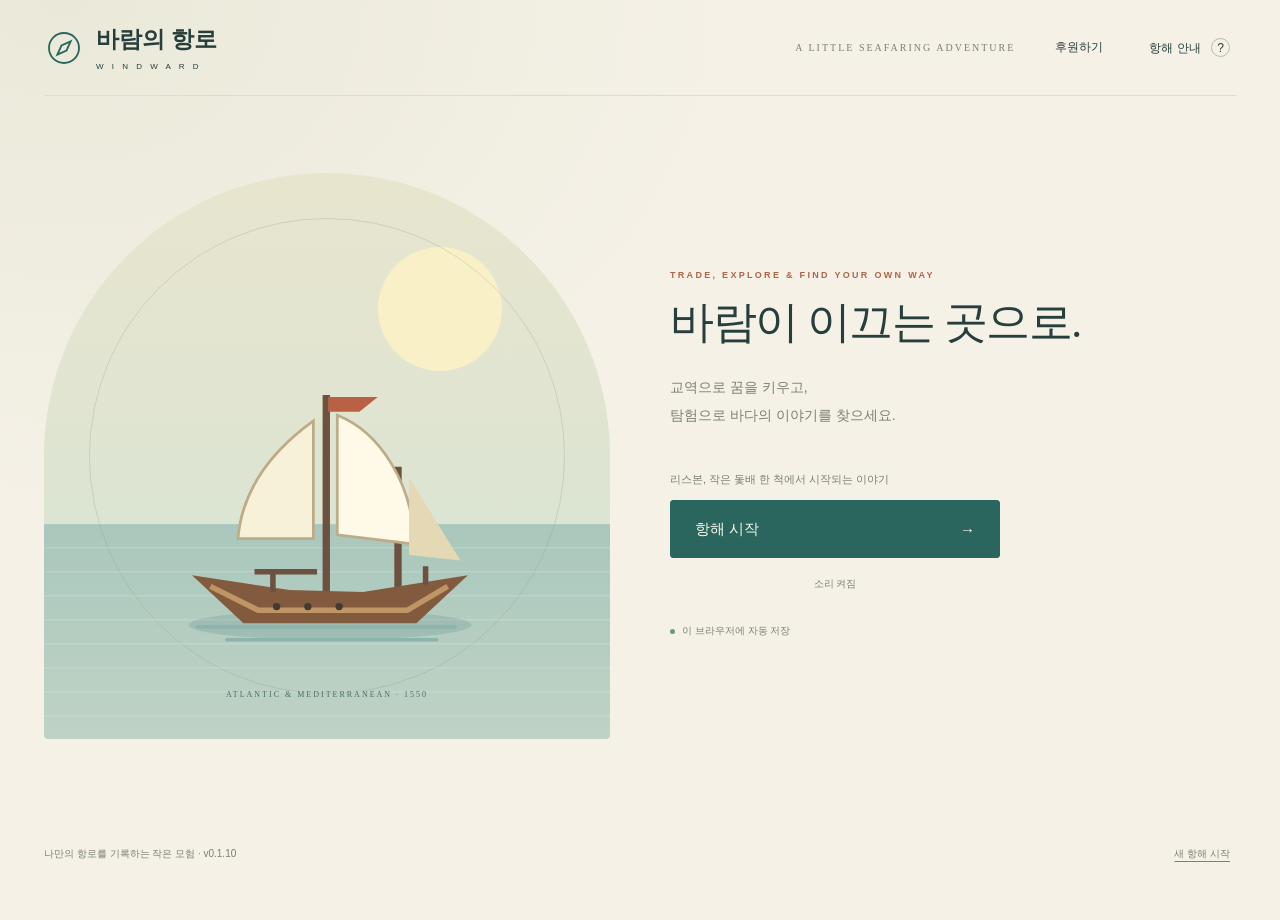
==== index.html @ 5f7f870a "Enrich sailing with painted ship and layered ocean art in 0.1.10" ====
<!doctype html>
<html lang="ko">
<head>
  <meta charset="utf-8">
  <meta name="viewport" content="width=device-width, initial-scale=1, viewport-fit=cover">
  <meta name="theme-color" content="#f3eee3">
  <meta name="application-version" content="0.1.10">
  <meta name="description" content="교역으로 꿈을 키우고 탐험으로 이야기를 발견하는 평화로운 모바일 웹 항해 게임.">
  <title>바람의 항로 · Windward</title>
  <script>if (['port', 'sea'].includes(new URLSearchParams(location.search).get('screen'))) document.documentElement.classList.add('page-boot');</script>
  <link rel="stylesheet" href="style.css?v=0.1.9">
  <script src="geography.js" defer></script>
  <script src="navigation.js?v=11" defer></script>
  <script src="engine.js?v=0.1.9" defer></script>
  <script src="sea-ui.js?v=0.1.3" defer></script>
  <script src="voyage-camera.js?v=32" defer></script>
  <script src="voyage-art.js?v=0.1.10" defer></script>
  <script src="voyage-ui.js?v=0.1.10" defer></script>
  <script src="audio-config.js?v=0.1.5" defer></script>
  <script src="audio.js?v=0.1.5" defer></script>
  <script src="play-session.js?v=33" defer></script>
  <script src="discovery-ui.js?v=0.1.8" defer></script>
  <script src="app.js?v=0.1.9" defer></script>
</head>
<body>
  <div id="page-transition" class="page-transition" role="status" aria-live="polite" hidden><span id="page-transition-message">화면을 새로 불러오고 있습니다…</span><small>저장한 항해 기록을 이어갑니다.</small></div>
  <svg class="svg-defs" aria-hidden="true" xmlns="http://www.w3.org/2000/svg">
    <defs>
      <symbol id="i-compass" viewBox="0 0 24 24"><circle cx="12" cy="12" r="9"/><path d="m16 8-2.5 5.5L8 16l2.5-5.5Z"/></symbol>
      <symbol id="i-coin" viewBox="0 0 24 24"><circle cx="12" cy="12" r="8"/><path d="M15 8h-4a2 2 0 0 0 0 4h2a2 2 0 0 1 0 4H9m3-10v12"/></symbol>
      <symbol id="i-box" viewBox="0 0 24 24"><path d="m3 7 9-4 9 4v10l-9 4-9-4Zm0 0 9 4 9-4M12 11v10M7 5l10 5"/></symbol>
      <symbol id="i-sun" viewBox="0 0 24 24"><circle cx="12" cy="12" r="4"/><path d="M12 2v2m0 16v2M2 12h2m16 0h2M5 5l2 2m10 10 2 2M5 19l2-2M17 7l2-2"/></symbol>
      <symbol id="i-anchor" viewBox="0 0 24 24"><circle cx="12" cy="5" r="2"/><path d="M12 7v14M7 10h10M3 14c0 9 18 9 18 0M3 14v4m18-4v4"/></symbol>
      <symbol id="i-book" viewBox="0 0 24 24"><path d="M4 3h13a2 2 0 0 1 2 2v16H6a3 3 0 0 1 0-6h13M4 3v15M8 7h7m-7 4h5"/></symbol>
      <symbol id="i-arrow" viewBox="0 0 24 24"><path d="M4 12h16m-6-6 6 6-6 6"/></symbol>
      <symbol id="i-ship" viewBox="0 0 24 24"><path d="M12 2v15M10 4 3 14h7m4-10 7 10h-7M2 18h20l-4 4H6Z"/></symbol>
      <symbol id="ship-art" viewBox="0 0 200 160">
        <ellipse cx="100" cy="141" rx="77" ry="8" fill="#164e56" opacity=".12"/>
        <path d="M28 142h140M44 149h114" stroke="#8db3ae" stroke-width="2" stroke-linecap="round"/>
        <path d="M98 16v109M137 55v68" stroke="#6c5140" stroke-width="4"/>
        <path d="M91 30C66 48 52 70 50 94h41Z" fill="#f7f1d9" stroke="#bdac87" stroke-width="1.5"/>
        <path d="M104 27c23 9 41 37 42 70l-42-5Z" fill="#fff9e7" stroke="#bdac87" stroke-width="1.5"/>
        <path d="m143 61 28 45-28-3Z" fill="#e5d8b5"/>
        <path d="M99 17h27l-10 8H99" fill="#b86145"/>
        <path d="m25 114 28 26h94l28-26-57 9-40-1Z" fill="#825a3e"/>
        <path d="m35 120 26 13h81l22-13" fill="none" stroke="#bf9565" stroke-width="3"/>
        <path d="M69 111v12m83-14v10M59 112h34" stroke="#6c5140" stroke-width="3"/>
        <circle cx="71" cy="131" r="2" fill="#3f3c33"/><circle cx="88" cy="131" r="2" fill="#3f3c33"/><circle cx="105" cy="131" r="2" fill="#3f3c33"/>
      </symbol>
    </defs>
  </svg>
  <main>
  <section id="entry-screen" aria-label="입장 화면">
  <header class="masthead">
    <a class="brand" href="./" aria-label="바람의 항로 처음 화면"><svg class="brand-mark"><use href="#i-compass"/></svg><span>바람의 항로<small>W I N D W A R D</small></span></a>
    <div class="header-right"><span class="edition">A LITTLE SEAFARING ADVENTURE</span><button type="button" class="quiet" data-support aria-label="후원하기 (새 탭)">후원하기</button><button class="quiet" id="help-button" aria-label="게임 도움말">항해 안내 <span>?</span></button></div>
  </header>
    <div class="entry-body">
      <div class="entry-art" aria-hidden="true"><div class="entry-sun"></div><div class="entry-orbit"></div><svg viewBox="0 0 200 160"><use href="#ship-art"/></svg><span>ATLANTIC & MEDITERRANEAN · 1550</span></div>
      <section class="intro"><p class="eyebrow">TRADE, EXPLORE & FIND YOUR OWN WAY</p><h1 id="entry-title" tabindex="-1">바람이 이끄는 곳으로.</h1><p class="intro-copy">교역으로 꿈을 키우고,<br>탐험으로 바다의 이야기를 찾으세요.</p>
        <div class="entry-actions"><p id="entry-summary" class="hint"></p><button id="start-button" class="primary">항해 시작 <span aria-hidden="true">→</span></button><button type="button" class="text-button" data-sound aria-pressed="true" aria-label="항해 소리 끄기">소리 켜짐</button><div class="save-status" id="save-status">이 브라우저에 자동 저장</div></div>
      </section>
    </div>
    <p id="session-notice" class="market-tip" role="status" hidden></p>
    <div class="entry-bottom"><span>나만의 항로를 기록하는 작은 모험 · v0.1.10</span><button id="reset-button" class="text-button">새 항해 시작</button></div>
  </section>
  <section id="game-screen" aria-label="게임 화면" tabindex="-1" hidden>
    <nav class="play-controls" aria-label="게임 메뉴"><span id="play-mode-label"></span><button type="button" class="text-button" data-sound aria-pressed="true" aria-label="항해 소리 끄기">소리 켜짐</button><button type="button" class="text-button" data-support aria-label="후원하기 (새 탭)">후원하기</button><button class="text-button" data-help>항해 안내</button><button class="text-button" id="return-menu-button">입장 화면</button></nav>
    <section class="game-stats" aria-label="항해 현황">
      <div><svg class="icon"><use href="#i-coin"/></svg><span><small>보유 금화</small><strong id="gold">700 <em>G</em></strong></span></div>
      <div><svg class="icon"><use href="#i-box"/></svg><span><small>화물 적재</small><strong id="cargo-count">0 <em>/ 24</em></strong></span></div>
      <div><svg class="icon"><use href="#i-sun"/></svg><span><small>항해의 시간</small><strong id="day">1 <em>일째</em></strong></span></div>
      <div><svg class="icon"><use href="#i-anchor"/></svg><span><small>발견한 항구</small><strong id="visited">1 <em>/ 8</em></strong></span></div>
    </section>
    <div class="game-layout">
      <section id="voyage-screen" aria-label="바다 항해 화면" hidden>
        <div class="section-heading"><h2 id="voyage-heading" tabindex="-1"><svg class="icon"><use href="#i-ship"/></svg> 바다 위의 제비호</h2><button id="open-chart-button" class="secondary">해도 열기 <svg class="icon"><use href="#i-compass"/></svg></button></div>
        <div class="voyage-wind" id="voyage-wind"><span class="wind-arrow" id="voyage-wind-arrow" aria-hidden="true">↑</span><div><strong id="voyage-wind-label"></strong><small id="voyage-wind-effect"></small></div></div>
        <div class="voyage-stage" id="voyage-stage">
          <canvas id="voyage-canvas" tabindex="0" role="application" aria-label="바다 조타. 배 주변 클릭·터치와 방향키는 화면 기준 방향, 스페이스는 정지 또는 계속입니다."></canvas>
          <div class="voyage-caption"><p class="eyebrow">UNDER SAIL / 1550</p><h3 id="voyage-mood">바다가 부르는 곳으로</h3><span id="voyage-position"></span></div>
          <div id="voyage-ports" class="voyage-ports" aria-label="가까이 보이는 항구"></div>
          <div class="voyage-instruments"><div class="voyage-compass" aria-hidden="true"><span id="voyage-north">N</span><i id="voyage-needle"></i></div><span id="voyage-bearing" title="배의 선수 방향">남서 · 225°</span><button id="voyage-camera-toggle" class="secondary" aria-label="선수 고정 시점" aria-pressed="true">시점: 선수 고정</button></div>
          <button id="mini-chart-button" class="voyage-minimap" aria-label="현재 위치 미니맵: 전체 해도 열기"><canvas id="voyage-minimap" width="150" height="110" aria-hidden="true"></canvas><span>해도 보기 ↗</span></button>
          <div class="voyage-readout"><span id="voyage-motion">정박 중</span><span id="voyage-speed"></span></div>
          <button id="lookout-button" class="secondary lookout-button" aria-haspopup="dialog" aria-controls="sea-atlas-dialog">망원경</button>
        </div>
        <div class="voyage-controls"><div><p id="voyage-status" role="status">바다를 눌러 방향을 정하세요.</p><p class="hint">클릭·터치한 방향으로 계속 항해 · 해안 앞 자동 정지 · 경로 지정은 해도에서</p></div><button id="voyage-pause" class="secondary" disabled>정지</button></div>
        <div id="voyage-arrival" class="arrival-panel" aria-live="polite"></div>
        <details class="helm-help"><summary>조타와 소리 안내</summary><p>기본은 선수 고정 시점입니다. 배의 뱃머리는 화면 위를 향하고 선회하면 지도가 반대로 회전합니다. '시점' 버튼으로 기존 북쪽 고정 화면과 비교할 수 있습니다. 클릭·터치와 방향키는 화면 기준으로 조타하며, 스페이스로 정지·계속합니다. 나침반 바늘과 N 표시는 실제 북쪽, 아래 숫자는 배의 선수 방향입니다. 미니맵과 해도는 항상 북쪽이 위입니다. 가까운 항구 표지를 누르면 접근하며 미확인 항구는 육지를 가로질러 갈 수 없습니다.</p><p>출발할 때 서서히 가속하며 크게 선회하면 감속하고, 직선에서 다시 속도가 붙습니다. 속도 %는 현재 선박의 최고 속도를 기준으로 합니다. 경비는 이동 거리에 따라 계산되며 정지 버튼은 앞으로 조금 흐르며 서서히 멈춥니다.</p><p>풍향은 바람이 불어오는 쪽이며 작은 화살표는 화면에서 바람이 흐르는 쪽입니다. 풍속은 노트(kn)로 표시합니다. 게임 속 날짜·해역에 따라 바람이 서서히 달라지며, 순풍·옆바람·맞바람에 따른 순항 속도는 최고속도의 80~100% 범위입니다. 맞바람에도 이동할 수 있고 자동항해에도 같은 바람이 적용됩니다. 표시된 순항 목표와 실제 속도는 가속·선회·감속 중에 다를 수 있습니다.</p><p>상단 '소리 켜짐/꺼짐'으로 은은한 물살·바람·갈매기·선박·입항 알림음을 조절합니다. '소리 대기'라면 화면을 터치해 주세요. 음량은 기기의 미디어 음량으로 조절하며, 다른 탭이나 입장 화면으로 이동하면 소리가 멈춥니다.</p></details>
      </section>
      <section class="chart-section" id="chart-screen" aria-label="항해 지도" hidden>
        <div class="section-heading"><h2 id="chart-heading" tabindex="-1"><svg class="icon"><use href="#i-compass"/></svg> 항해도</h2><button id="return-sea-button" class="secondary">배로 돌아가기 <svg class="icon"><use href="#i-ship"/></svg></button></div>
        <p id="chart-peek-note" class="hint" hidden></p>
        <div class="chart" id="chart">
          <div class="chart-note">유럽 · 지중해 항해도<small>PORTS c.1550 / MODERN COASTLINE</small></div><div class="chart-tools" aria-label="지도 조작"><button id="zoom-in" aria-label="지도 확대">+</button><button id="zoom-out" aria-label="지도 축소">−</button><button id="chart-home">내 배</button><button id="chart-world">전체 해역</button></div>
          <svg id="sea-map" viewBox="0 0 1440 725" role="img" aria-label="1550년경 유럽과 지중해 항해도. 바다를 클릭하거나 터치해 수동항해합니다."><defs><pattern id="ocean-lines" width="60" height="60" patternUnits="userSpaceOnUse"><path d="M60 0H0v60" fill="none" stroke="#779b95" stroke-width=".4" opacity=".5"/></pattern></defs><rect width="1440" height="725" fill="#bad3ca"/><rect width="1440" height="725" fill="url(#ocean-lines)"/><g id="real-land"></g><g id="geographic-labels"></g><path id="route-line" fill="none" stroke="#a96143" stroke-width="2" stroke-dasharray="6 7" vector-effect="non-scaling-stroke"/><g id="map-markers"></g><g id="map-ship" pointer-events="none"><use href="#ship-art" width="58" height="47" x="-29" y="-37"/></g><circle id="target-ring" r="6" fill="none" stroke="#a96143" stroke-width="2" vector-effect="non-scaling-stroke" pointer-events="none" hidden/></svg>
          <div class="map-bottom"><span><i class="map-dot"></i> <span id="current-label">리스본 정박 중</span></span><span id="coordinates">38° N · 9° W</span></div>
        </div>
        <div class="arrival-panel" id="arrival-panel" aria-live="polite"></div>
        <div class="navigation-toolbar"><button id="goals-button" class="secondary" aria-haspopup="dialog" aria-controls="goals-dialog">항해 목표</button><span id="navigation-status" role="status">바다를 클릭해 출항하세요</span><button id="pause-sailing" class="secondary" disabled>정지</button></div>
        <div class="port-selector" id="port-selector" aria-label="목적지 선택"></div>
        <div class="route-panel" id="route-panel" role="note" aria-label="항해 안내"></div>
      </section>
      <section class="dock" id="dock" aria-label="항구 화면">
        <div class="harbor-town">
          <img class="harbor-background" src="assets/harbor-town.webp" width="1536" height="1024" alt="따뜻한 석조 건물과 시장, 조선소, 범선이 있는 지중해 항구의 창작 풍경">
          <div class="harbor-heading"><p class="eyebrow">A MOMENT ASHORE / 1550</p><h2 id="port-name" tabindex="-1">리스본 <small>항구</small></h2><p id="port-subtitle"></p></div>
          <nav class="harbor-places" aria-label="항구 시설">
            <button class="place-button place-market" data-service="market" aria-haspopup="dialog" aria-controls="service-dialog"><svg class="icon"><use href="#i-coin"/></svg><span>교역소<small>물품 사고팔기</small></span></button>
            <button class="place-button place-adventure" data-service="adventure" aria-haspopup="dialog" aria-controls="service-dialog"><svg class="icon"><use href="#i-compass"/></svg><span>탐험<small>새로운 발견</small></span></button>
            <button class="place-button place-contracts" data-service="contracts" aria-haspopup="dialog" aria-controls="service-dialog"><svg class="icon"><use href="#i-book"/></svg><span>의뢰<small>상인들의 소식</small></span></button>
            <button class="place-button place-ship" data-service="ship" aria-haspopup="dialog" aria-controls="service-dialog"><svg class="icon"><use href="#i-ship"/></svg><span>선박<small>조선소 · 선박 교체</small></span></button>
            <button class="place-button place-log" data-service="log" aria-haspopup="dialog" aria-controls="service-dialog"><svg class="icon"><use href="#i-book"/></svg><span>항해 일지<small>지나온 여정</small></span></button>
            <button class="place-button place-harbor" id="harbor-button" aria-label="항구: 바다로 이동"><svg class="icon"><use href="#i-anchor"/></svg><span>항구<small>바다로 나가기</small></span></button>
          </nav>
          <p class="harbor-scene-note">시설 표지를 눌러 항구를 둘러보세요.</p>
        </div>
        <div class="harbor-caption"><p id="port-description"></p><span>지중해 항구의 창작 풍경</span></div>
        <dialog id="service-dialog" class="service-dialog" aria-labelledby="service-title">
          <div class="service-header"><div><p class="eyebrow" id="service-port"></p><h2 id="service-title" tabindex="-1">교역소</h2></div><button id="close-service" class="secondary" data-close="service-dialog">항구 풍경 <span aria-hidden="true">×</span></button></div>
          <div class="tabs" role="tablist" aria-label="항구 메뉴"><button role="tab" aria-selected="true" aria-controls="dock-content" id="tab-market" data-tab="market">교역소</button><button role="tab" aria-selected="false" aria-controls="dock-content" id="tab-adventure" data-tab="adventure" tabindex="-1">탐험</button><button role="tab" aria-selected="false" aria-controls="dock-content" id="tab-contracts" data-tab="contracts" tabindex="-1">의뢰</button><button role="tab" aria-selected="false" aria-controls="dock-content" id="tab-ship" data-tab="ship" tabindex="-1">선박</button><button role="tab" aria-selected="false" aria-controls="dock-content" id="tab-log" data-tab="log" tabindex="-1">일지</button></div>
          <div id="service-feedback" class="service-feedback" role="status" hidden></div>
          <div id="dock-content" role="tabpanel" aria-labelledby="tab-market"></div>
        </dialog>
      </section>
    </div>
  </section>
  </main>
  <div id="toast" class="toast" role="status" aria-live="polite" hidden></div>
  <dialog id="market-news-dialog" class="goals-dialog" aria-labelledby="market-news-title">
    <div class="goals-header"><h2 id="market-news-title" tabindex="-1">상인들의 시세 소식</h2><button class="secondary" data-close="market-news-dialog">닫기</button></div>
    <div class="market-news-body"><p id="market-news-date" class="eyebrow"></p><p class="hint">이 소식을 읽는 동안에도 항해는 계속됩니다. 항해·탐험으로 게임 날짜가 흐르며, 정지·접속 종료 중에는 소식이 만료되지 않습니다.</p><div id="market-news-content"></div></div>
  </dialog>
  <dialog id="sea-atlas-dialog" class="goals-dialog sea-atlas-dialog" aria-labelledby="sea-atlas-title">
    <div class="goals-header"><h2 id="sea-atlas-title" tabindex="-1">망원경과 발견 도감</h2><button class="secondary" data-close="sea-atlas-dialog">닫기</button></div>
    <div class="sea-atlas-body"><p class="eyebrow">A LITTLE WONDER AT SEA</p><p id="sea-atlas-count" tabindex="-1" role="status"></p><p id="sea-rumor-notice" role="status" hidden></p><p class="hint">주변 단서를 찾아 접근한 뒤 정지·조사하세요. 살펴보는 동안에도 항해는 계속됩니다. 발견물은 게임 속 창작 이야기입니다.</p><button id="sea-atlas-scan" class="secondary">주변 다시 살펴보기</button><details class="rumor-journal"><summary>기록한 소문과 항해 이야기</summary><div id="sea-rumor-list"></div></details><div id="sea-atlas-list"></div></div>
  </dialog>
  <dialog id="goals-dialog" class="goals-dialog" aria-labelledby="goals-title">
    <p class="atlas-shortcut"><button class="secondary" data-sea-atlas aria-haspopup="dialog" aria-controls="sea-atlas-dialog">해상 발견 도감</button> <button class="secondary" data-market-news aria-haspopup="dialog" aria-controls="market-news-dialog">시세 소식</button></p>
    <div class="goals-header"><h2 id="goals-title" tabindex="-1">항해 목표</h2><button class="secondary" data-close="goals-dialog" aria-label="항해 목표 닫기">닫기 <span aria-hidden="true">×</span></button></div>
    <div class="goals-content">
      <section class="objective"><div class="objective-icon"><svg class="icon" aria-hidden="true"><use href="#i-compass"/></svg></div><div><p class="eyebrow">YOUR FIRST CHAPTER</p><h3>작은 배, 커다란 꿈</h3><p>8곳의 항구를 직접 발견하고, 배를 업그레이드하고, 5,000 G를 모으세요.</p><div class="quest-checks" id="quest-checks"></div></div></section>
      <section class="adventure-goal"><div><p class="eyebrow">STORIES BEYOND THE HORIZON</p><h3>돈보다 오래 남는 보물</h3><p>다섯 발견을 기록하고 의뢰 3건을 완수해, 항구들의 이야기를 연결하세요.</p><div class="quest-checks" id="adventure-checks"></div></div><span class="hint">입항 후 탐험 메뉴에서</span></section>
    </div>
  </dialog>
  <dialog id="help-dialog"><button class="dialog-close" data-close="help-dialog" aria-label="안내 닫기">×</button><p class="eyebrow">THE MEDITERRANEAN, c.1550</p><h2>이름 없는 항구를 찾아서.</h2><p>리스본 항구 화면에서 시작합니다. 항구 버튼으로 바다에 나가세요. 다른 항구는 입항 버튼을 누르기 전까지 '미확인 항구'로 표시됩니다.</p><ol><li><strong>배 주변의 바다를 눌러 조타하세요.</strong><br>누른 방향으로 계속 항해합니다. 다시 누르면 방향을 바꾸고, 해안·해역 경계·예산 한계 앞에서는 정지합니다. '정지'와 '계속'으로 항해를 조절하세요.</li><li><strong>길을 살필 때는 해도를 펼치세요.</strong><br>해도에서 항로를 정하거나 '계속'을 누르면 항해 화면으로 전환합니다. 이동 중 '해도 열기'나 작은 지도를 누르면 약 3초간 해도를 확인하고 자동으로 돌아갑니다. 드래그·확대 조작을 마치면 3초를 다시 셉니다. 정지 중에는 시간제한이 없습니다. 해도의 수동항해는 누른 바다 지점까지만 이동하며, 육지는 중간 지점을 정해 우회하세요.</li><li><strong>미확인 항구에 접근해 입항하세요.</strong><br>가까운 항구가 항해 화면에 표시됩니다. 접근한 뒤 정지 상태에서 '입항'을 누르면 이름이 공개되고 항구 화면이 열립니다. 방문한 항구는 클릭 한 번으로 해안을 우회해 자동항해합니다.</li><li><strong>항구에서 다음 항해를 준비하세요.</strong><br>교역소·탐험·의뢰·선박을 이용하고 항구 버튼을 눌러 바다로 돌아갑니다. 화면 전환은 무료이며 실제 항해 거리에 따라 날짜와 경비가 진행됩니다. 해류 지도는 경비를 줄여줍니다.</li></ol><p class="hint">항해 화면에 초점을 두면 방향키로 조타, 스페이스로 정지·계속할 수 있습니다. 해도는 드래그로 이동하고 +/− 또는 두 손가락으로 확대합니다.<br>새로고침하거나 화면을 벗어나면 항해가 정지된 상태로 저장됩니다. '계속'을 눌러 재개하세요.<br>항구는 1550년경의 실제 도시, 해안선은 현대 지형을 단순화했습니다. 의뢰·모험·시세는 게임용 창작입니다.</p><button class="primary" data-close="help-dialog">나의 첫 항로 그리기</button></dialog>
  <dialog id="discovery-dialog" aria-labelledby="discovery-title"><button class="dialog-close" data-close="discovery-dialog" aria-label="발견 기록 닫기">×</button><p class="eyebrow">A NEW PAGE IN YOUR ATLAS</p><div id="discovery-art"></div><h2 id="discovery-title"></h2><p id="discovery-story"></p><p id="discovery-benefit" class="market-tip"></p><p id="discovery-reward" class="hint"></p><button class="primary" data-close="discovery-dialog">발견 도감에 기록했습니다</button></dialog>
  <dialog id="reset-dialog"><p class="eyebrow">A NEW BEGINNING</p><h2>새 항해를 시작할까요?</h2><p>이 브라우저에 저장된 현재 항해 기록이 삭제됩니다.</p><div class="dialog-actions"><button class="secondary" data-close="reset-dialog">계속 항해하기</button><button class="primary" id="confirm-reset">처음부터 시작</button></div></dialog>
  <noscript>이 게임을 실행하려면 브라우저에서 JavaScript를 활성화해 주세요.</noscript>
</body>
</html>
---- style.css ----
:root{--paper:#f5f1e7;--ink:#263f3c;--muted:#7b8173;--line:#dddccf;--teal:#2a665e;--rust:#af6548;--serif:Georgia,'Batang','Noto Serif KR',serif;--sans:'Malgun Gothic','Apple SD Gothic Neo',sans-serif}
*{box-sizing:border-box}body{margin:0;background:radial-gradient(ellipse at 5% 0%,#eae9d9 0,transparent 40%),var(--paper);color:var(--ink);font-family:var(--sans);font-size:14px;-webkit-tap-highlight-color:transparent}button,a,input{touch-action:manipulation}button,input{font:inherit}button{cursor:pointer}button:disabled{cursor:not-allowed;opacity:.45}button:focus-visible,a:focus-visible,input:focus-visible{outline:3px solid #b87943;outline-offset:4px}button{color:inherit}a{color:inherit}svg{display:block}.svg-defs{position:absolute;width:0;height:0;overflow:hidden}.icon{width:21px;height:21px;fill:none;stroke:currentColor;stroke-width:1.5;stroke-linecap:round;stroke-linejoin:round;flex-shrink:0}.masthead{max-width:1380px;margin:0 auto;padding:24px 44px;border-bottom:1px solid var(--line);display:flex;justify-content:space-between;align-items:center}.brand{display:flex;align-items:center;gap:12px;text-decoration:none;font-family:var(--serif);font-size:23px;font-weight:700}.brand-mark{width:40px;height:40px;stroke:var(--teal);stroke-width:1.1;fill:none}.brand small{display:block;font:8px var(--sans);letter-spacing:3px;margin-top:7px}.header-right{display:flex;align-items:center;gap:34px}.edition{font:10px Georgia,serif;letter-spacing:2px;color:var(--muted)}.quiet{border:0;background:transparent;min-height:44px;font-size:12px}.quiet span{display:inline-grid;place-items:center;width:19px;height:19px;border:1px solid #b9bdaf;border-radius:50%;margin-left:7px}main{max-width:1292px;margin:auto;padding:0 0 20px}.intro{display:flex;justify-content:space-between;align-items:flex-end;padding:35px 0 29px}.eyebrow{font-size:9px;letter-spacing:2.3px;color:var(--rust);font-weight:700;margin:0 0 12px}h1{font-family:var(--serif);font-size:34px;font-weight:500;letter-spacing:-1.5px;margin:0}.intro-copy{font-size:12px;color:var(--muted);margin:12px 0 0}.save-status{font-size:10px;color:var(--muted);padding-bottom:4px}.save-status:before{content:'';display:inline-block;width:5px;height:5px;background:#699b79;border-radius:50%;margin-right:7px}.game-stats{display:grid;grid-template-columns:repeat(4,1fr);padding:20px 0;border-block:1px solid var(--line);margin-bottom:30px}.game-stats>div{display:flex;align-items:center;gap:17px;padding-left:28px;border-left:1px solid var(--line)}.game-stats>div:first-child{padding-left:0;border:0}.game-stats .icon{width:28px;height:28px;color:#899282}.game-stats small{display:block;font-size:10px;color:var(--muted);margin-bottom:5px}.game-stats strong{font-family:Georgia,serif;font-size:26px;font-weight:400;letter-spacing:-.5px}.game-stats em{font-family:var(--sans);font-style:normal;color:var(--muted);font-size:12px;margin-left:5px}.game-layout{display:grid;grid-template-columns:minmax(0,1fr) 360px;gap:32px}.section-heading{display:flex;align-items:center;justify-content:space-between;margin-bottom:14px;min-height:30px}.section-heading h2{display:flex;align-items:center;gap:9px;font-size:14px;margin:0}.section-heading>span{font-size:9px;color:var(--muted);letter-spacing:.8px}i{font-style:normal;padding:0 6px}.chart{position:relative;background:#b9d4ce;border:1px solid #9ab4a4;overflow:hidden;border-radius:3px;box-shadow:inset 0 0 0 6px #edf0dc}.chart #sea-map{width:100%;height:auto;display:block}.chart-note{position:absolute;top:22px;left:24px;font-family:var(--serif);font-size:15px;letter-spacing:2px;z-index:1;pointer-events:none}.chart-note small{display:block;font:7px Georgia,serif;letter-spacing:1.5px;margin-top:7px;color:#688782}.map-bottom{position:absolute;left:17px;right:17px;bottom:13px;display:flex;justify-content:space-between;font-size:9px;color:#426d65}.map-dot{display:inline-block;background:var(--teal);width:6px;height:6px;border-radius:50%;padding:0;margin-right:5px}#map-markers text{font-family:var(--sans);font-size:15px;font-weight:700;paint-order:stroke;stroke:#d6e2d2;stroke-width:5px;stroke-linejoin:round;fill:#34594e}#map-markers .marker{cursor:pointer}#map-markers .marker:hover circle{stroke:#b26948;stroke-width:4}#map-ship{pointer-events:none}.port-selector{display:grid;grid-template-columns:repeat(5,1fr);gap:6px;padding:13px 0}.port-chip{border:1px solid var(--line);background:transparent;border-radius:3px;min-height:48px;padding:8px 3px;font-size:12px}.port-chip small{display:block;font-size:8px;margin-top:5px;color:var(--muted)}.port-chip.active{background:var(--teal);border-color:var(--teal);color:#fff}.port-chip.active small{color:#cfddd2}.port-chip.current{border-color:#8fa496}.route-panel{min-height:92px;background:#ecebdd;border:1px solid #dddfcc;border-radius:3px;padding:17px;display:flex;align-items:center;gap:16px;justify-content:space-between}.route-panel h3{font-family:var(--serif);font-size:18px;font-weight:500;margin:0 0 7px}.route-panel p{margin:0;color:var(--muted);font-size:11px;line-height:1.6}.route-panel .primary{flex-shrink:0;padding:12px 20px}.primary,.secondary{border:1px solid var(--teal);border-radius:3px;background:var(--teal);color:#f9f5e9;min-height:44px;padding:12px 16px;display:inline-flex;justify-content:center;align-items:center;gap:16px;font-size:12px}.primary:hover:not(:disabled){background:#1d534b}.secondary{background:transparent;color:var(--teal)}.objective{display:flex;gap:16px;padding:26px 0;margin-top:6px}.objective-icon{width:40px;height:40px;border:1px solid #c9cbbb;border-radius:50%;display:grid;place-items:center;flex-shrink:0}.objective .eyebrow{font-size:8px;margin-bottom:9px}.objective h3{font-family:var(--serif);font-size:19px;font-weight:500;margin:0 0 8px}.objective p:not(.eyebrow){color:var(--muted);font-size:11px;line-height:1.8;margin:0}.quest-checks{display:flex;flex-wrap:wrap;gap:8px 15px;font-size:10px;color:var(--muted);margin-top:14px}.quest-checks span:before{content:'';display:inline-block;width:6px;height:6px;border:1px solid #a2aa95;border-radius:50%;margin-right:5px}.quest-checks .complete{color:var(--teal)}.quest-checks .complete:before{background:var(--teal);border-color:var(--teal)}.dock{border-left:1px solid var(--line);padding-left:29px}.dock-heading{display:flex;justify-content:space-between;align-items:center;padding:4px 0 0}.dock-heading .eyebrow{font-size:8px;margin-bottom:10px}.dock-heading h2{font-family:var(--serif);font-size:30px;letter-spacing:-1px;font-weight:500;margin:0}.dock-heading h2 small{font-family:var(--sans);font-size:12px;font-weight:400;color:var(--muted);margin-left:5px}.dock-heading>.icon{height:36px;width:36px;stroke:#99a18e;stroke-width:1}.port-description{font-size:11px;line-height:1.85;color:var(--muted);min-height:42px;margin:13px 0 18px}.tabs{display:grid;grid-template-columns:repeat(3,1fr);border-bottom:1px solid var(--line);margin-bottom:19px}.tabs button{min-height:45px;border:0;border-bottom:2px solid transparent;background:transparent;font-size:12px;color:var(--muted)}.tabs button[aria-selected=true]{border-bottom-color:var(--teal);color:var(--teal);font-weight:700}.market-top{display:flex;justify-content:space-between;align-items:center;gap:8px}.market-top p{font-size:10px;color:var(--muted)}.segmented{display:flex;border:1px solid #cdd3c3;border-radius:3px;overflow:hidden}.segmented button{padding:8px 13px;min-height:36px;background:transparent;border:0;font-size:11px}.segmented button.active{background:#dce3d4;color:var(--teal);font-weight:700}.commodity{padding:18px 0;border-bottom:1px solid var(--line)}.commodity-head{display:flex;align-items:center;gap:12px}.goods-art{width:42px;height:42px;flex-shrink:0;background:#ece7d9;border-radius:50%;padding:8px}.goods-art svg{width:100%;height:100%}.commodity-info{flex:1}.commodity-info h3{font-size:13px;font-weight:700;margin:0 0 5px}.commodity-info p{font-size:9px;margin:0;color:var(--muted)}.badge{font-size:8px;color:#6c8155;margin-left:6px;background:#e5e8d8;padding:3px 5px;font-weight:400;border-radius:2px}.commodity-price{text-align:right;font:20px Georgia,serif}.commodity-price small{font:10px var(--sans);color:var(--muted)}.commodity-price p{font:9px var(--sans);color:var(--muted);margin:6px 0 0}.trade-controls{display:flex;gap:7px;margin-top:13px}.stepper{display:flex;flex:1;min-width:0;border:1px solid #d6d8c9;border-radius:3px;overflow:hidden}.stepper button{border:0;background:#eeeee2;width:34px;min-height:38px;font-size:16px}.stepper input{width:42px;flex:1;min-width:20px;border:0;border-radius:0;text-align:center;background:transparent;appearance:textfield;-moz-appearance:textfield;font-size:12px;color:var(--ink)}.stepper input::-webkit-inner-spin-button{appearance:none}.max-button{border:1px solid #d6d8c9;background:transparent;padding:0 7px;font-size:9px;border-radius:3px}.trade-button{border:1px solid #7f9a85;background:transparent;color:#35604e;min-width:108px;min-height:40px;border-radius:3px;font-size:11px}.trade-button:hover:not(:disabled){background:#e0e7d8}.market-tip{font-size:10px;line-height:1.9;color:var(--muted);background:#eeecdf;padding:12px;margin-top:17px;border-left:2px solid #a9b391}.hint{font-size:11px;color:var(--muted);line-height:1.9}.relief{margin-top:16px}.relief button{width:100%}.ship-portrait{background:radial-gradient(ellipse at center,#dee8d8,transparent 70%);text-align:center;padding:14px 0}.ship-portrait>svg{width:200px;height:160px;margin:auto;animation:bob 5s ease-in-out infinite}.ship-portrait .eyebrow{margin:8px 0;font:8px Georgia,serif;letter-spacing:1.5px}.ship-portrait h3{font:23px var(--serif);margin:10px}.ship-details{margin:16px 0 24px}.ship-details div{display:flex;justify-content:space-between;border-bottom:1px solid var(--line);padding:12px 0;font-size:12px}.ship-details dt{color:var(--muted)}.ship-details dd{margin:0}.upgrade-box{padding:18px;background:#eaeadd;border:1px solid #d8dcc9;border-radius:3px}.upgrade-box h3{font:20px var(--serif);margin:0 0 9px}.upgrade-box p{font-size:11px;line-height:1.8;color:var(--muted)}.upgrade-box button{width:100%;margin-top:7px}.cargo-manifest h3{font-size:12px;margin-top:25px}.cargo-manifest p{display:flex;justify-content:space-between;font-size:11px;color:var(--muted)}.log-list{list-style:none;padding:0;margin:0;max-height:500px;overflow:auto}.log-list li{font-size:11px;line-height:1.9;padding:13px 0 13px 17px;border-bottom:1px solid var(--line);position:relative;color:#69796a}.log-list li:before{position:absolute;content:'';left:0;top:21px;width:5px;height:5px;border-radius:50%;background:#879b7d}.log-list li:first-child{color:var(--ink)}footer{display:flex;gap:16px;align-items:center;justify-content:space-between;border-top:1px solid var(--line);padding:20px 0;color:var(--muted);font-size:9px}footer>span:first-child{letter-spacing:1px}.text-button{border:0;background:transparent;text-decoration:underline;text-underline-offset:4px;font-size:10px;color:var(--muted);min-height:44px}.toast{position:fixed;bottom:max(25px,env(safe-area-inset-bottom));left:50%;transform:translateX(-50%);z-index:20;border-radius:4px;background:#264d43;color:#f8f3e6;padding:16px 23px;font-size:12px;box-shadow:0 7px 30px #203d3326;max-width:calc(100% - 30px);width:max-content;line-height:1.6}.toast.error{background:#92583e}dialog{border:1px solid #c6c7b6;border-radius:5px;max-width:450px;width:calc(100% - 36px);padding:35px;background:var(--paper);color:var(--ink);box-shadow:0 20px 100px #153a3933}dialog::backdrop{background:#193d3a75;backdrop-filter:blur(4px)}dialog h2{font:26px var(--serif);margin:16px 0}dialog>p:not(.eyebrow){font-size:12px;line-height:1.9}dialog ol{padding-left:19px;font-size:12px;line-height:1.9}dialog li{padding:7px 0}dialog>.primary{width:100%;margin-top:13px}.dialog-close{position:absolute;top:10px;right:10px;width:40px;height:40px;border:0;background:transparent;font-size:23px}.dialog-actions{display:flex;gap:10px;margin-top:23px}.dialog-actions>*{flex:1}.sailing-overlay{position:absolute;inset:0;background:#d5e4d2dd;backdrop-filter:blur(2px);display:flex;flex-direction:column;align-items:center;justify-content:center;z-index:3}.sailing-overlay svg{width:160px;height:128px;animation:bob 1s infinite ease-in-out}.sailing-overlay strong{font:23px var(--serif);margin-top:10px}.sailing-overlay span{font-size:11px;color:var(--muted);margin-top:13px}[hidden]{display:none!important}@keyframes bob{0%,100%{transform:translateY(0) rotate(-2deg)}50%{transform:translateY(-5px) rotate(2deg)}}
@media(min-width:1400px){main{padding-inline:10px}.chart{margin-top:0}}@media(max-width:1399px){main{margin:0 44px}.game-layout{grid-template-columns:minmax(0,1fr) 330px;gap:25px}.dock{padding-left:24px}}@media(max-width:1000px){main{margin:0 28px}.masthead{padding:20px 28px}.game-layout{grid-template-columns:minmax(0,1fr) 300px;gap:22px}.dock{padding-left:20px}.edition{display:none}.chart-note{top:15px;left:16px;font-size:12px}.chart-note small{font-size:6px}.section-heading>span{font-size:7px}.map-bottom{font-size:8px;bottom:9px}.route-panel{align-items:flex-start;flex-direction:column}.route-panel .primary{width:100%}.objective{gap:10px}.objective-icon{display:none}.game-stats>div{padding-left:18px;gap:10px}.trade-button{min-width:96px}.commodity{padding:16px 0}}
@media(max-width:740px){main{margin:0 20px}.masthead{padding:16px 20px}.brand{font-size:21px;gap:9px}.brand-mark{width:34px;height:34px}.brand small{font-size:7px}.quiet{font-size:11px}.intro{padding:27px 0 23px}.intro .eyebrow{font-size:8px;letter-spacing:1.8px}h1{font-size:29px}.intro-copy{font-size:11px;line-height:1.8}.save-status{display:none}.game-stats{padding:17px 0;margin-bottom:24px}.game-stats>div{padding-left:11px;gap:0}.game-stats>div>.icon{display:none}.game-stats strong{font-size:22px}.game-stats em{font-size:10px;margin-left:1px}.game-stats small{font-size:9px}.game-layout{display:flex;flex-direction:column;gap:20px}.section-heading>span{font-size:8px;letter-spacing:0}.chart-note{font-size:12px;top:15px;left:16px}.chart #sea-map{min-height:255px;object-fit:cover}.port-chip{min-height:52px;font-size:11px}.port-chip small{font-size:8px}.port-selector{gap:5px}.route-panel{flex-direction:row;align-items:center;padding:15px;gap:10px}.route-panel h3{font-size:17px}.route-panel p{font-size:10px}.route-panel .primary{width:auto;padding:11px 13px;gap:7px;min-width:94px}.route-panel .primary .icon{width:15px}.objective{padding:22px 0 6px}.objective h3{font-size:19px}.objective p:not(.eyebrow){font-size:11px}.dock{border-left:0;border-top:1px solid var(--line);padding:24px 0 0}.dock-heading h2{font-size:28px}.port-description{min-height:0;font-size:12px}.tabs{margin-bottom:12px}.tabs button{font-size:13px;min-height:48px}.commodity{padding:17px 0}.commodity-info h3{font-size:14px}.commodity-info p{font-size:10px}.commodity-price{font-size:23px}.goods-art{width:44px;height:44px}.stepper button{min-height:44px;width:44px}.trade-button{min-width:130px;min-height:44px;font-size:12px}.max-button{padding:0 12px}.market-tip{font-size:11px}footer{margin-top:30px;flex-wrap:wrap;gap:4px 14px;font-size:8px}footer>span:nth-child(2){order:3;flex-basis:100%}.log-list{max-height:400px}.dock-content{scroll-margin-top:15px}dialog{padding:28px}.quest-checks{gap:9px;font-size:9px}}
.tabs{grid-template-columns:repeat(5,minmax(0,1fr))}
.tabs button{padding-inline:3px}
.adventure-goal{border-top:1px solid var(--line);padding:24px 0;margin-bottom:10px;display:flex;align-items:center;gap:20px;justify-content:space-between}
.adventure-goal h3{font:20px var(--serif);margin:0 0 10px}
.adventure-goal p:not(.eyebrow){font-size:11px;color:var(--muted);line-height:1.8;margin:0}
.adventure-goal .secondary{flex-shrink:0}
.explorer-summary{display:flex;justify-content:space-between;gap:10px;font-size:10px;color:var(--muted);padding:0 0 17px}
.explorer-summary strong{font:18px Georgia,serif;color:var(--teal);margin-left:6px}
.exploration-card{border:1px solid #d2d7c7;border-radius:3px;overflow:hidden}
.site-art{width:100%;height:auto;display:block;max-height:190px;background:#cbdcd0}
.exploration-body{padding:19px}
.exploration-body .eyebrow{font-size:9px;letter-spacing:1px}
.exploration-body h3,.contract-card h3{font:21px var(--serif);margin:10px 0 14px}
.exploration-body>p:not(.eyebrow),.contract-card>p:not(.eyebrow){font-size:11px;line-height:1.9;color:#647364}
.expedition-cost{margin:18px 0}
.expedition-cost>div{display:flex;justify-content:space-between;gap:12px;border-bottom:1px solid var(--line);padding:9px 0;font-size:10px;line-height:1.6}
.expedition-cost dt{color:var(--muted)}
.expedition-cost dd{margin:0;text-align:right}
.exploration-body>.primary,.contract-card>.primary,.contract-card>.secondary{width:100%;margin-top:9px;white-space:normal}
.clue-needed{border-left:2px solid var(--rust);padding:9px 11px;background:#eee5d6}
.discovery-perk{padding:12px;background:#e3e9d9;border-left:2px solid #8b9f7d;font-size:11px;line-height:1.8;color:#4e6951}
.discovery-atlas{margin-top:26px}
.discovery-atlas h3{font-size:12px;margin:0 0 14px}
.discovery-atlas details{border-top:1px solid var(--line);font-size:11px}
.discovery-atlas summary{cursor:pointer;display:flex;align-items:center;gap:12px;min-height:64px;list-style:none;padding:10px 0}
.discovery-atlas summary:after{content:'+';margin-left:auto;color:var(--muted)}
.discovery-atlas details[open] summary:after{content:'−'}
.discovery-atlas summary small{display:block;font-size:9px;color:var(--muted);margin-top:5px}
.atlas-status{font-size:8px;border:1px solid #d2d5c5;border-radius:2px;padding:4px 5px;color:var(--muted)}
.atlas-status.found{background:#dce7d4;border-color:#bdcdb0;color:var(--teal)}
.discovery-atlas details>p{font-size:11px;line-height:1.9;color:#647364;margin:0 0 16px}
.contract-card{border-top:1px solid var(--line);padding:20px 0 14px}
.contract-card.active-contract{border:1px solid #b8c5ab;background:#ecefe1;padding:18px;margin-bottom:22px;border-radius:3px}
.contract-card .delivery-line{font-weight:700;color:var(--teal)!important}
.contract-reminder{border-left:2px solid #ac805b;background:#ede8d9;padding:10px 12px;font-size:10px;line-height:1.9;margin:0 0 14px}
.contract-reminder .text-button{min-height:30px;color:var(--teal)}
.discovery-atlas summary:focus-visible{outline:3px solid #b87943;outline-offset:2px}
@media(max-width:740px){.adventure-goal{gap:12px;align-items:flex-start}.adventure-goal h3{font-size:18px}.adventure-goal .secondary{padding:10px 12px;font-size:11px}.exploration-body>p:not(.eyebrow),.contract-card>p:not(.eyebrow),.discovery-atlas details>p{font-size:12px}.explorer-summary{font-size:11px}.site-art{max-height:205px}.expedition-cost>div{font-size:11px}.contract-reminder{font-size:11px}.tabs button{font-size:12px}}
.chart #sea-map{width:100%;height:430px;min-height:0;touch-action:none;cursor:crosshair;user-select:none}
.chart-tools{position:absolute;right:12px;top:13px;display:flex;gap:4px}
.chart-tools button{min-width:36px;min-height:36px;border:1px solid #99aea0;background:#f2eededb;border-radius:3px;font-size:11px;padding:7px 9px}
.chart-tools #zoom-in,.chart-tools #zoom-out{font-size:19px;padding:2px 8px}
.chart-note{background:#e8eed7c9;padding:9px 11px;top:13px;left:13px;font-size:12px;border-radius:2px}
.chart-note small{font-size:6px;letter-spacing:1px}
.map-bottom{pointer-events:none}
#map-markers .port-caption{font-size:11px;stroke-width:3px;stroke:#dfebd7;fill:#315849}
#map-markers .port-question{font-size:10px;stroke:none;fill:#8d7254;font-family:Georgia,serif}
#map-markers .marker:hover circle{stroke-width:2}
.port-selector{grid-template-columns:repeat(4,minmax(0,1fr))}
.navigation-toolbar{display:flex;align-items:center;gap:10px;justify-content:space-between;padding-top:13px;flex-wrap:wrap}
.navigation-toolbar .secondary{min-height:36px;padding:8px 13px}
#navigation-status{font-size:10px;color:var(--muted);flex:1;text-align:right}
.chart-instructions{font-size:10px;color:var(--muted);line-height:1.9;margin:10px 0 0}
.at-sea{background:linear-gradient(#e5ecdf,transparent);padding:15px 15px 24px;text-align:center;border-top:1px solid var(--line)}
.at-sea>svg{width:180px;height:144px;margin:0 auto 15px}
.at-sea h3{font:20px var(--serif);line-height:1.5}
.at-sea p:not(.eyebrow){font-size:12px;line-height:1.9;color:#73826d}
.at-sea button{width:100%;font-size:10px;line-height:1.5}
@media(max-width:740px){.chart #sea-map{height:350px}.chart-note{font-size:10px;padding:7px}.chart-note small{font-size:5px}.chart-tools{top:57px;right:9px}.chart-tools button{min-height:40px}.map-bottom{font-size:8px}.navigation-toolbar{gap:6px}.navigation-toolbar .segmented button{padding:8px 9px;font-size:10px}#navigation-status{font-size:9px}.chart-instructions{font-size:9px}.port-chip{font-size:11px}.port-chip small{font-size:7px}}
@media(prefers-reduced-motion:reduce){*,*::before,*::after{animation:none!important;scroll-behavior:auto!important}}
.game-layout{display:block}
.voyage-stage{height:min(68vh,680px);min-height:420px;position:relative;overflow:hidden;border:1px solid #91afa0;border-radius:5px;background:#79aaa4;isolation:isolate;container-type:size}
#voyage-canvas{display:block;width:100%;height:100%;touch-action:pan-y;cursor:crosshair}
#voyage-canvas:focus-visible{outline:3px solid var(--rust);outline-offset:-4px}
.voyage-caption{position:absolute;top:23px;left:25px;pointer-events:none;padding:13px 17px;background:#eff1dcd9;border:1px solid #d1d5b6;border-radius:3px;max-width:calc(100% - 160px)}
.voyage-caption .eyebrow{font-size:8px;margin-bottom:8px}.voyage-caption h3{font:21px var(--serif);margin:0 0 9px}.voyage-caption>span{font:9px Georgia,serif;color:#60857b;letter-spacing:.5px}
.voyage-wind{display:flex;align-items:center;gap:9px;margin:0 0 7px;padding:4px 9px;min-height:28px;border:1px solid #718b6c40;border-radius:3px;background:#e8ebd9;color:#365e54}
.voyage-wind>div{display:flex;align-items:baseline;gap:10px;flex-wrap:wrap}
.wind-arrow{display:inline-block;flex-shrink:0;font:18px Georgia,serif;width:18px;text-align:center;transform-origin:center}
.voyage-wind strong,.voyage-wind small{font-size:10px;font-weight:400;line-height:1.6;letter-spacing:0}
.voyage-wind small{font-size:9px;color:#557267}
@media(min-width:600px) and (max-height:500px){
  #voyage-screen{position:relative}
  #voyage-screen .voyage-wind{position:absolute;top:8px;right:145px;margin:0}
}
.voyage-ports{position:absolute;inset:0;pointer-events:none}.voyage-port{position:absolute;transform:translate(-50%,-100%);pointer-events:auto;min-height:44px;padding:8px 11px;border:1px solid #89977a;border-radius:3px;background:#f6eddadf;color:#365e4d;font-size:11px;box-shadow:0 3px 8px #264b4022;white-space:nowrap}.voyage-port>.icon{display:inline-block;width:14px;height:14px;margin-right:6px;vertical-align:middle}
.voyage-instruments{position:absolute;top:20px;right:24px;display:grid;justify-items:center;gap:9px;pointer-events:none}.voyage-instruments>span{font-size:10px;color:#2f6258;text-shadow:0 1px #e0ead0}
.voyage-compass{position:relative;width:70px;height:70px;border:1px solid #77978c;border-radius:50%;background:#f1efd8c9;box-shadow:inset 0 0 0 5px #f5f1df88}.voyage-compass>span{position:absolute;top:5px;left:30px;font:10px Georgia;color:#547766}.voyage-compass i{position:absolute;inset:21px 25px 15px;transform-origin:50% 50%;padding:0}.voyage-compass i:before{content:'';position:absolute;left:4px;top:0;border-left:5px solid transparent;border-right:5px solid transparent;border-bottom:17px solid #a66c4e}.voyage-compass i:after{content:'';position:absolute;left:4px;bottom:0;border-left:5px solid transparent;border-right:5px solid transparent;border-top:17px solid #749b8d}
.voyage-minimap{position:absolute;bottom:20px;right:20px;padding:5px;border:1px solid #9aaf93;border-radius:4px;background:#f2edd8e8;box-shadow:0 3px 16px #31584b22;overflow:hidden}.voyage-minimap canvas{display:block;width:150px;height:110px}.voyage-minimap>span{display:block;font-size:9px;padding:6px 0 2px;color:#4b7161}
.voyage-readout{position:absolute;bottom:22px;left:23px;display:flex;flex-direction:column;gap:8px;color:#ecf0d6;text-shadow:0 1px 5px #274f49;pointer-events:none;font-size:12px}.voyage-readout>span:last-child{font-size:10px}
.voyage-controls{display:flex;gap:18px;align-items:center;justify-content:space-between;padding:16px 0 0}.voyage-controls p{margin:0;font-size:12px;line-height:1.8}.voyage-controls .hint{font-size:10px;margin-top:4px}.voyage-controls>.secondary{min-width:74px;flex-shrink:0}
.helm-help{margin-top:20px;font-size:11px;color:var(--muted)}.helm-help summary{cursor:pointer;min-height:44px;line-height:44px}.helm-help p{line-height:1.9;margin-top:0}
#voyage-screen .section-heading .secondary,#chart-screen .section-heading .secondary{padding:8px 13px;gap:8px;font-size:11px}
@media(max-width:740px){.voyage-stage{height:calc(100svh - 260px);min-height:350px;max-height:560px}.voyage-caption{left:12px;top:12px;padding:10px;max-width:calc(100% - 93px)}.voyage-caption h3{font-size:16px}.voyage-caption>span{font-size:8px}.voyage-caption .eyebrow{font-size:7px}.voyage-instruments{right:12px;top:12px;gap:6px}.voyage-compass{width:60px;height:60px}.voyage-compass>span{left:25px}.voyage-compass i{inset:18px 20px 12px}.voyage-instruments>span{font-size:9px}.voyage-minimap{right:10px;bottom:10px}.voyage-minimap canvas{width:105px;height:77px}.voyage-readout{left:12px;bottom:18px;font-size:10px;max-width:calc(100% - 140px)}.voyage-readout>span:last-child{font-size:9px}.voyage-controls{gap:10px}.voyage-controls p{font-size:11px}.voyage-controls .hint{font-size:9px}.voyage-port{font-size:10px;padding-inline:8px}}
.page-transition{position:fixed;inset:0;z-index:1000;display:flex;flex-direction:column;align-items:center;justify-content:center;gap:16px;padding:28px;background:radial-gradient(ellipse at 30% 20%,#e6ebd9,transparent 65%),var(--paper);color:var(--teal);text-align:center}
.page-transition>span{font:22px var(--serif)}.page-transition>small{font-size:12px;color:var(--muted)}
html.page-boot #page-transition{display:flex!important}html.page-boot main{visibility:hidden}
.voyage-compass{--north-offset:-25px}
.voyage-compass>span{top:50%;left:50%;transform:translate(-50%,-50%) translateY(var(--north-offset))}
.voyage-compass i{inset:auto;left:50%;top:50%;width:10px;height:34px;margin:-17px 0 0 -5px;transform-origin:50% 50%}
.voyage-compass i:before,.voyage-compass i:after{left:0}
#voyage-camera-toggle{pointer-events:auto;min-height:44px;padding:6px 8px;font-size:10px;background:#f1efd8e6;border-color:#91a595;white-space:nowrap}
@media(max-width:740px){.voyage-compass{--north-offset:-21px}.voyage-caption{max-width:calc(100% - 130px)}}
/* Short sailing viewports must keep the compass controls clear of the minimap. */
@container (max-height:300px){
  .voyage-caption{padding:8px 10px;max-width:calc(100% - 135px)}
  .voyage-caption .eyebrow{display:none}.voyage-caption h3{font-size:13px;margin-bottom:4px}
  .voyage-instruments{top:10px;right:12px;gap:4px}
  .voyage-compass{width:45px;height:45px;--north-offset:-16px}
  .voyage-minimap{right:10px;bottom:10px;padding:4px}
  .voyage-minimap canvas{width:75px;height:55px}
  .voyage-minimap>span{font-size:8px;padding-top:3px}
}
.dock:not([hidden]){display:block}
.harbor-town{position:relative;min-height:550px;height:min(72vh,760px);overflow:hidden;border:1px solid #b5bca5;border-radius:5px;background:#b6c8ba;isolation:isolate}
.harbor-background{position:absolute;inset:0;width:100%;height:100%;object-fit:cover;object-position:center 58%;z-index:-2}
.harbor-town:before{content:'';position:absolute;inset:0;background:linear-gradient(180deg,#f7f1df77,transparent 30%,transparent 83%,#284e4566);z-index:-1;pointer-events:none}
.harbor-heading{position:absolute;left:25px;top:24px;padding:17px 22px;background:#f8f2e1ed;border:1px solid #d2c5a5;border-radius:3px;box-shadow:0 4px 18px #263f3c12;max-width:calc(100% - 50px)}
.harbor-heading .eyebrow{font-size:8px;margin-bottom:9px}.harbor-heading h2{font:32px var(--serif);margin:0}.harbor-heading h2 small{font:11px var(--sans);color:var(--muted)}.harbor-heading p:last-child{font-size:10px;margin:10px 0 0;color:#717660}
.place-button{position:absolute;transform:translate(-50%,-50%);min-height:57px;min-width:125px;display:flex;gap:11px;align-items:center;padding:11px 16px;border:1px solid #9b9878;border-radius:4px;background:#f7f0ddf5;box-shadow:0 4px 0 #86755377,0 8px 20px #293c3826;color:#294f46;text-align:left;transition:background .15s,box-shadow .15s}
.place-button:after{content:'';position:absolute;width:7px;height:7px;background:#f7f0dd;border-right:1px solid #9b9878;border-bottom:1px solid #9b9878;bottom:-5px;left:calc(50% - 4px);transform:rotate(45deg)}
.place-button:hover{background:#fff9e9;box-shadow:0 4px 0 #86755377,0 8px 24px #293c3844}.place-button:focus-visible{outline:3px solid #1c6557;outline-offset:5px}.place-button span{font-size:14px;font-weight:700}.place-button small{display:block;margin-top:5px;font-size:9px;font-weight:400;color:#797a63}.place-button .icon{width:25px;height:25px}
.place-market{left:19%;top:64%}.place-adventure{left:51%;top:25%}.place-contracts{left:42%;top:50%}.place-ship{left:69%;top:55%}.place-log{left:37%;top:83%}.place-harbor{left:85%;top:81%;background:#2e6157f5;border-color:#e2d8b3;color:#fff4db}.place-harbor small{color:#dfdec6}.place-harbor:after{background:#2e6157;border-color:#e2d8b3}.place-harbor:hover{background:#244f46}
.harbor-scene-note{position:absolute;bottom:12px;left:20px;right:20px;margin:0;color:#fff6df;font-size:10px;text-shadow:0 1px 4px #173e35;text-align:center;pointer-events:none}
.harbor-caption{display:flex;align-items:baseline;gap:16px;justify-content:space-between;padding:13px 0}.harbor-caption p{font-size:11px;color:var(--muted);line-height:1.8;margin:0}.harbor-caption>span{flex-shrink:0;font-size:9px;color:var(--muted)}
.service-dialog{width:min(610px,calc(100% - 32px));max-width:610px;max-height:calc(100svh - 40px);padding:0 26px 26px;overscroll-behavior:contain}
.service-dialog::backdrop{background:#233b344d;backdrop-filter:blur(2px)}
.service-feedback{padding:10px 13px;margin:0 0 16px;border-left:2px solid var(--teal);background:#e1e8d7;font-size:11px;line-height:1.8;color:var(--teal)}.service-feedback.error{border-color:var(--rust);background:#eee0d1;color:#885034}
.service-header{display:flex;align-items:center;justify-content:space-between;gap:16px;position:sticky;top:0;background:var(--paper);z-index:2;padding:23px 0 17px;border-bottom:1px solid var(--line)}
.service-header .eyebrow{font-size:9px;margin:0 0 8px}.service-header h2{font:25px var(--serif);margin:0}.service-header .secondary{min-height:40px;font-size:10px;padding:8px 12px;gap:13px}.service-header .secondary span{font-size:20px}.service-dialog .tabs{margin:0 0 18px}.service-dialog .tabs button{min-height:48px}.service-dialog .log-list{max-height:none}
@media(max-width:740px){.harbor-town{height:calc(100svh - 175px);min-height:500px;max-height:720px}.harbor-background{object-position:48% center}.harbor-heading{top:15px;left:15px;max-width:calc(100% - 30px);padding:12px 15px}.harbor-heading h2{font-size:27px}.harbor-heading .eyebrow{font-size:7px}.harbor-heading p:last-child{font-size:9px}.place-button{min-width:105px;min-height:52px;padding:9px 11px;gap:8px}.place-button span{font-size:12px}.place-button small{font-size:8px}.place-button .icon{width:21px;height:21px}.place-market{left:23%;top:57%}.place-adventure{left:73%;top:31%}.place-contracts{left:27%;top:36%}.place-ship{left:74%;top:60%}.place-log{left:24%;top:81%}.place-harbor{left:74%;top:84%}.harbor-caption{display:block;padding:12px 0}.harbor-caption>span{display:block;margin-top:6px}.service-dialog{width:calc(100% - 16px);padding:0 17px 22px;max-height:calc(100svh - 20px)}.service-header{padding:16px 0 13px;gap:8px}.service-header h2{font-size:22px}.service-header .secondary{padding:8px 10px}.service-dialog .trade-button{min-width:108px}.service-dialog .max-button{padding-inline:8px}}
#entry-screen{min-height:100svh;display:flex;flex-direction:column}
#entry-screen .masthead{width:100%;padding:24px 0}
.entry-body{flex:1;display:grid;grid-template-columns:1fr 1fr;align-items:center;gap:60px;padding:50px 0}
#entry-screen .intro{display:block;padding:0}
#entry-screen h1{font-size:clamp(30px,3.4vw,49px);line-height:1.4}
#entry-screen .intro-copy{font-size:14px;line-height:2;margin-top:20px}
.entry-actions{margin-top:40px;max-width:330px}
#start-button{width:100%;min-height:58px;justify-content:space-between;font-size:15px;padding-inline:24px}
#entry-screen .save-status{display:block;margin-top:18px;font-size:10px}
.entry-art{position:relative;aspect-ratio:1;overflow:hidden;border-radius:50% 50% 4px 4px;background:linear-gradient(180deg,#e8e5ce 0%,#dce4d3 62%,#a9c7bc 62%,#bfd3c5 100%)}
.entry-art:after{content:'';position:absolute;inset:62% 0 0;background:repeating-linear-gradient(0deg,transparent 0 22px,#f5f1e733 23px 24px)}
.entry-art>svg{position:absolute;width:65%;height:60%;bottom:10%;left:18%;z-index:1;animation:bob 6s ease-in-out infinite}
.entry-art>span{position:absolute;bottom:7%;width:100%;text-align:center;font:8px Georgia,serif;letter-spacing:2px;color:#486e65;z-index:2}
.entry-sun{position:absolute;top:13%;right:19%;width:22%;aspect-ratio:1;border-radius:50%;background:#faf0c8}
.entry-orbit{position:absolute;inset:8%;border:1px solid #849b7e44;border-radius:50%}
.entry-bottom{display:flex;align-items:center;justify-content:space-between;padding:16px 0 24px;gap:15px;color:var(--muted);font-size:10px}
.entry-bottom #reset-button{font-size:10px;font-weight:400}
.play-controls{display:flex;align-items:center;justify-content:flex-end;gap:20px;min-height:44px}
.play-controls>span{margin-right:auto;font-size:10px;color:var(--rust)}
.play-controls .text-button{font-size:10px;text-decoration:none}
#chart-peek-note{margin:0 0 12px;color:var(--teal);line-height:1.7}
@media(prefers-reduced-motion:no-preference){#voyage-screen:not([hidden]) .voyage-stage,#chart-screen:not([hidden]) .chart{animation:sea-view-reveal .24s ease-out}@keyframes sea-view-reveal{from{opacity:.65;transform:translateY(3px)}to{opacity:1;transform:translateY(0)}}}
.entry-actions [data-sound]{display:block;margin:4px auto;text-decoration:none}
@media(max-width:740px){.play-controls{flex-wrap:wrap;column-gap:12px;row-gap:0}.play-controls>span:empty{display:none}}
@media(max-width:740px){.header-right{gap:12px}}
@media(max-width:380px){#entry-screen .masthead{flex-wrap:wrap;gap:4px}#entry-screen .header-right{width:100%;justify-content:flex-end}}
#game-screen{padding-top:8px;padding-bottom:24px;outline:none}
#game-screen .game-stats{margin-top:0}
@media(max-width:740px){#entry-screen .masthead{padding:18px 0}.entry-body{display:flex;flex-direction:column;gap:25px;padding:26px 0}.entry-art{width:min(70vw,260px);max-height:235px}.entry-body .intro{text-align:center;width:100%}#entry-screen h1{font-size:30px}#entry-screen .intro-copy{font-size:12px;margin-top:12px}.entry-actions{margin:24px auto 0;max-width:310px}.entry-actions .hint{font-size:10px}.entry-bottom{padding-bottom:max(16px,env(safe-area-inset-bottom));font-size:9px;gap:8px}.entry-bottom #reset-button{font-size:10px}.play-controls{gap:18px}#game-screen{padding-top:0}}
.test-banner{display:flex;align-items:center;gap:12px;flex-wrap:wrap;padding:15px 18px;margin-top:20px;background:#eee3ca;border:1px solid #c8b28c;border-radius:3px;font-size:11px;line-height:1.8}.test-banner strong{color:#885436}.test-banner span{flex:1;min-width:180px}.test-banner a{min-height:44px;display:inline-flex;align-items:center;color:var(--teal)}
.test-tools{margin-top:24px;padding:18px;background:#eee3ca;border:1px solid #c8b28c;border-radius:3px}.test-tools h3{font:20px var(--serif);margin:0 0 10px}.test-tools p:not(.eyebrow){font-size:11px;line-height:1.8}.test-tools>div{display:flex;flex-wrap:wrap;gap:9px}.test-tools button{flex:1;min-width:120px}
.ship-roster{border-top:1px solid var(--line);margin-top:24px;padding-top:14px}.ship-roster summary{cursor:pointer;min-height:44px;font-size:12px}.ship-roster ol{padding:0;list-style:none}.ship-roster li{padding:12px;border-bottom:1px solid var(--line)}.ship-roster li.current{background:#e3e9d9}.ship-roster strong{display:block;font-size:12px}.ship-roster span{display:block;margin-top:6px;font-size:11px;color:var(--muted)}.upgrade-box h3 small{font:11px var(--sans);color:var(--muted)}
#chart-screen>.route-panel{margin-top:6px}
.dock{display:grid;grid-template-columns:minmax(0,.95fr) minmax(0,1.05fr);gap:48px;border:0;padding:0}
.port-story,.port-services{min-width:0}
.dock-heading h2{font-size:38px}
.port-subtitle{font-size:11px;color:var(--rust);letter-spacing:1px;margin:12px 0 22px}
.harbor-scene{width:100%;height:auto;border:1px solid #c5ceba;border-radius:4px;background:#d4e1ce}
.port-description{font-size:13px;line-height:1.9;margin:20px 0;min-height:0}
.port-welcome{display:flex;gap:15px;align-items:center;border-top:1px solid var(--line);padding:18px 0;font-size:11px;color:var(--muted);line-height:1.8}
.port-welcome p{margin:0}.port-welcome .icon{width:28px;height:28px}
.port-menu{display:flex;gap:16px;align-items:center}
.port-menu .tabs{flex:1;min-width:0;margin:0}
#harbor-button{min-width:90px;gap:9px;flex-shrink:0}
.port-menu-hint{font-size:10px;color:var(--muted);text-align:right;margin:12px 0 25px}
.arrival-panel{display:flex;justify-content:space-between;align-items:center;gap:20px;padding:20px 24px;margin-top:16px;background:#e6ebdc;border:1px solid #cbd5bf;border-left:3px solid var(--teal);border-radius:3px}
.arrival-panel .eyebrow{font-size:8px;margin-bottom:8px}
.arrival-panel h3{font:20px var(--serif);margin:0 0 8px}
.arrival-panel p:not(.eyebrow){font-size:11px;color:var(--muted);line-height:1.7;margin:0}
.arrival-panel .primary{min-width:110px;min-height:48px;flex-shrink:0}
.arrival-panel .text-button{flex-shrink:0}
.chart #sea-map{height:min(60vh,570px)}
@media(max-width:900px){.dock{gap:26px;grid-template-columns:minmax(0,.85fr) minmax(0,1.15fr)}.port-menu{gap:7px}#harbor-button{min-width:72px;padding-inline:10px}.port-menu .tabs button{font-size:11px}}
@media(max-width:740px){.dock{grid-template-columns:minmax(0,1fr);gap:20px}.dock-heading h2{font-size:30px}.port-subtitle{margin:10px 0 15px}.harbor-scene{max-height:205px}.port-description{font-size:12px;margin:14px 0}.port-welcome{display:none}.port-menu-hint{margin-bottom:17px}.port-menu .tabs button{font-size:12px}.chart #sea-map{height:350px}.arrival-panel{gap:12px;padding:15px}.arrival-panel h3{font-size:17px}.arrival-panel p:not(.eyebrow){font-size:10px}.arrival-panel .primary{min-width:76px;padding-inline:12px}.arrival-panel .text-button{flex-shrink:1;font-size:9px;max-width:95px}}

.arrival-panel .rescue-button{display:flex;flex-direction:column;gap:4px;flex:0 0 auto;min-height:48px;padding:8px 12px;font-size:12px}
.rescue-button span,.rescue-button small{white-space:nowrap}.rescue-button small{font-size:10px;color:var(--muted);font-weight:400}
/* Keep mobile controls compact and anchor chart tools inside the map. */
@media(max-width:900px){
  body.playing main{margin-inline:max(12px,env(safe-area-inset-left)) max(12px,env(safe-area-inset-right));padding:0 0 max(8px,env(safe-area-inset-bottom))}
  #game-screen{padding:0}
  .play-controls{gap:12px;min-height:44px;flex-wrap:wrap}
  .play-controls>span:empty{display:none}
  #game-screen .game-stats{padding:8px 0;margin:0 0 8px}
  .game-stats>div{padding-left:8px;gap:0;min-width:0}
  .game-stats>div>.icon{display:none}
  .game-stats small{font-size:9px;margin-bottom:3px}
  .game-stats strong{font-size:clamp(16px,4vw,20px);white-space:nowrap}
  .game-stats em{font-size:9px;margin-left:2px}
  .section-heading{margin-bottom:8px;min-height:44px;gap:8px}
  .section-heading h2{font-size:12px}
  .voyage-wind{padding:1px 8px;min-height:22px;margin-bottom:4px;gap:7px}
  .voyage-wind>div{gap:8px}.wind-arrow{font-size:16px;line-height:16px}
  .voyage-stage{height:calc(100svh - 350px - env(safe-area-inset-bottom));min-height:220px;max-height:none}
  .voyage-controls{padding-top:6px;gap:8px;min-height:50px}
  .voyage-controls>div{min-width:0;flex:1}
  .voyage-controls p{font-size:10px;line-height:1.5}
  .voyage-controls .hint{display:none}
  .voyage-controls>.secondary{padding:8px 12px;min-width:64px;min-height:44px}
  .arrival-panel{padding:4px 8px;margin-top:6px;gap:8px;min-height:54px;flex-wrap:wrap}
  .arrival-panel>div{min-width:0;flex:1 1 160px}
  .arrival-panel .rescue-button{margin-left:auto;font-size:11px}
  .arrival-panel .eyebrow,.arrival-panel h3+p{display:none}
  .arrival-panel h3{font:14px var(--serif);margin:0;line-height:1.5}
  .arrival-panel p:not(.eyebrow){font-size:10px;line-height:1.5}
  .arrival-panel .primary{min-width:70px;min-height:44px;padding:8px 10px}
  .arrival-panel .text-button{min-height:44px;font-size:9px;max-width:112px}
  .helm-help{margin-top:0}
  .helm-help summary{min-height:44px;line-height:44px}
  .harbor-town{height:calc(100svh - 190px - env(safe-area-inset-bottom));min-height:360px;max-height:none}
  .harbor-heading{top:12px;left:12px;padding:8px 12px;max-width:calc(100% - 24px)}
  .harbor-heading .eyebrow{display:none}
  .harbor-heading h2{font-size:24px}
  .harbor-heading p:last-child{margin:6px 0 0;font-size:9px}
  .harbor-caption{padding:8px 0;display:block}
  .harbor-caption p{font-size:10px;line-height:1.5}
  .harbor-caption>span{display:block;margin-top:4px;font-size:8px}
  .chart #sea-map{height:calc(100svh - 548px - env(safe-area-inset-bottom));min-height:180px}
  .chart .chart-note{top:9px;left:9px;max-width:calc(100% - 236px);padding:5px;font-size:10px;letter-spacing:0;line-height:1.5;word-break:keep-all}
  .chart .chart-tools{position:absolute;top:9px;right:9px;z-index:2;margin:0;flex-wrap:nowrap}
  .chart .chart-tools button{min-width:44px;min-height:44px;font-size:10px;padding:6px 8px}
  .chart .chart-tools #zoom-in,.chart .chart-tools #zoom-out{font-size:19px}
  .navigation-toolbar{padding-top:6px;gap:6px;display:grid;grid-template-columns:1fr auto}
  #goals-button{justify-self:start;grid-column:1;grid-row:1}
  .navigation-toolbar button{min-height:44px}
  #pause-sailing{grid-column:2;grid-row:1;min-height:44px}
  #navigation-status{grid-column:1/-1;text-align:left;line-height:1.5;font-size:10px}
  .port-selector{display:grid;grid-template-columns:repeat(4,minmax(0,1fr));gap:6px;padding:6px 0}
  .port-chip{min-width:0;min-height:48px;font-size:11px}
  .port-chip small{font-size:8px}
  #chart-screen>.route-panel{min-height:0;padding:10px 12px}
  #chart-screen>.route-panel h3{font-size:14px;line-height:1.5;margin-bottom:5px}
  #chart-screen>.route-panel p{font-size:11px;line-height:1.6}
  #chart-peek-note{margin:0 0 4px;font-size:10px}
  .place-button small{white-space:nowrap}
  #dock #harbor-button{min-width:105px;padding:9px 11px}
}
@media(max-width:380px){.chart .chart-note small{display:none}}
.goals-dialog{width:calc(100% - 24px);max-width:660px;max-height:calc(100svh - 32px - env(safe-area-inset-top) - env(safe-area-inset-bottom));padding:0;overflow-y:auto;overscroll-behavior:contain}
.goals-header{position:sticky;top:0;z-index:1;background:var(--paper);display:flex;align-items:center;justify-content:space-between;gap:12px;padding:16px 20px;border-bottom:1px solid var(--line)}
.goals-header h2{font-size:23px;margin:0}.goals-header button{min-height:44px;padding:8px 14px}
.lookout-button{position:absolute;left:23px;bottom:82px;min-height:44px;background:#f3eedfe8;color:var(--ink);border-color:#91a58c;font-size:12px}
.sea-atlas-body{padding:24px}.sea-atlas-body>.hint{line-height:1.8}.sea-atlas-body>.eyebrow{margin-bottom:12px}
.sea-find{padding:22px 0;border-top:1px solid var(--line);margin-top:20px}.sea-find h3{font:24px var(--serif);margin:10px 0}.sea-find p{line-height:1.8}.sea-find.recorded{border-left:3px solid #618b79;padding-left:16px}
.sea-find .eyebrow{font-size:9px}.sea-find-distance{font-size:12px;color:var(--sea)}.sea-find-actions{display:flex;gap:8px;flex-wrap:wrap}.sea-find-actions button{min-height:44px;padding:10px 14px}.atlas-shortcut{margin:18px 20px}
.rumor-card{padding:18px;margin:0 0 20px;border:1px solid var(--line);border-left:3px solid #a77b56;background:#eeecdd;border-radius:3px}
.rumor-card.recorded{border-left-color:#618b79}.rumor-card .eyebrow{font-size:8px;letter-spacing:1.2px;margin:0 0 8px}
.rumor-card h3{font:22px var(--serif);margin:8px 0}.rumor-card p{font-size:12px;line-height:1.85}
.rumor-card .rumor-speaker,.rumor-card .hint{font-size:10px;color:var(--muted)}
.rumor-card blockquote{margin:14px 0;padding:10px 12px;border-left:2px solid #8b9d7b;background:#f8f4e7;font-size:12px;line-height:1.9}
.rumor-card button{min-height:44px;max-width:100%;white-space:normal;font-size:12px}
.rumor-steps{display:grid;grid-template-columns:repeat(4,minmax(0,1fr));gap:5px;padding:0;list-style:none;margin:16px 0;font-size:10px;color:var(--muted)}
.rumor-steps li{border-top:2px solid var(--line);padding-top:7px;line-height:1.6}.rumor-steps li.complete{border-color:#618b79;color:var(--teal)}
.rumor-steps span,.rumor-steps small{display:block;font-size:9px}.rumor-next{padding:10px 0;border-top:1px solid var(--line)}
.rumor-journal{margin:16px 0}.rumor-journal>summary{min-height:44px;padding:12px 0;cursor:pointer;font-size:12px;color:var(--teal)}
.market-news-button{display:flex;flex-direction:column;align-items:flex-start;gap:5px;width:100%;margin:0 0 14px;text-align:left;background:#e9ecdd;border-color:#b7c1a7;white-space:normal;min-height:44px}
.market-news-button span{font-size:12px}.market-news-button small{font-size:10px;color:var(--muted)}
.market-news-body{padding:24px}.market-news-body>.eyebrow{font-size:9px}.market-news-body p{line-height:1.85;font-size:12px}
.market-bulletin{margin-top:20px;border-top:1px solid var(--line);padding-top:20px}.market-bulletin .eyebrow{font-size:9px}
.market-bulletin h3{font:24px var(--serif);margin:10px 0}.market-destination{color:var(--teal);font-weight:600}
.market-deadline{padding:10px 12px;background:#e9ecdd;border-left:3px solid #779782}.market-deadline.ending{background:#f0e7d6;border-left-color:var(--rust)}
.market-news-prices{display:grid;gap:10px;padding:14px 0;border-block:1px solid var(--line)}.market-news-prices>div{display:flex;flex-wrap:wrap;gap:6px;justify-content:space-between;font-size:12px}.market-news-prices dd{margin:0}.market-price-note{color:var(--rust)!important}
.atlas-shortcut{display:flex;flex-wrap:wrap;gap:8px}
@media(max-width:740px){.market-news-body{padding:16px}#market-news-dialog .goals-header{padding:12px 16px}#market-news-dialog h2{font-size:19px}.market-bulletin h3{font-size:21px}}
#sea-rumor-notice{padding:10px 12px;border-left:3px solid #618b79;background:#e6eadc;font-size:12px;line-height:1.8}
@media(max-width:740px){.rumor-card{padding:13px}.rumor-card h3{font-size:20px}.rumor-card button{width:100%}.rumor-card blockquote{padding:9px}}
@media(max-width:740px){.lookout-button{left:12px;bottom:70px;max-width:calc(100% - 150px);padding:8px 10px;font-size:11px}.sea-atlas-body{padding:16px}.sea-atlas-dialog .goals-header{padding:12px 16px}.sea-atlas-dialog .goals-header h2{font-size:19px}.sea-find h3{font-size:21px}.sea-find-actions button{font-size:12px;flex:1;padding:8px;white-space:nowrap}}
.goals-content{padding:0 20px 20px}.goals-content .objective{padding-top:24px}.goals-content .adventure-goal{display:block;margin-bottom:0}.goals-content .adventure-goal>.hint{display:block;margin-top:16px}.goals-content .quest-checks{gap:10px 16px}
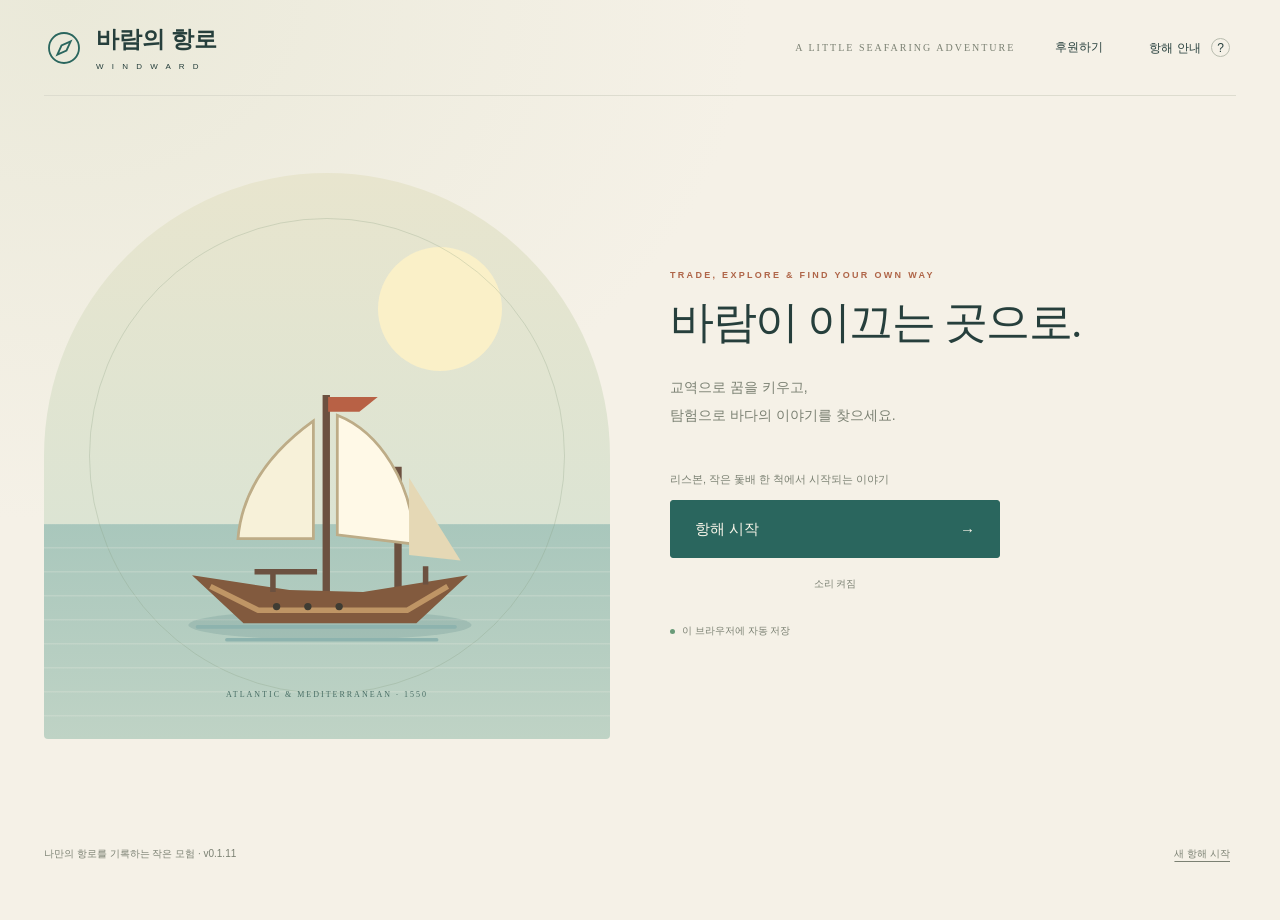
==== commit 74b9a2df: "Set version 0.1.11 with proportional sailing ship size Co-Authored-By: Claude Sonnet 5.5 <noreply@an" ====
--- a/index.html
+++ b/index.html
@@ -4,7 +4,7 @@
   <meta charset="utf-8">
   <meta name="viewport" content="width=device-width, initial-scale=1, viewport-fit=cover">
   <meta name="theme-color" content="#f3eee3">
-  <meta name="application-version" content="0.1.10">
+  <meta name="application-version" content="0.1.11">
   <meta name="description" content="교역으로 꿈을 키우고 탐험으로 이야기를 발견하는 평화로운 모바일 웹 항해 게임.">
   <title>바람의 항로 · Windward</title>
   <script>if (['port', 'sea'].includes(new URLSearchParams(location.search).get('screen'))) document.documentElement.classList.add('page-boot');</script>
@@ -14,8 +14,8 @@
   <script src="engine.js?v=0.1.9" defer></script>
   <script src="sea-ui.js?v=0.1.3" defer></script>
   <script src="voyage-camera.js?v=32" defer></script>
-  <script src="voyage-art.js?v=0.1.10" defer></script>
-  <script src="voyage-ui.js?v=0.1.10" defer></script>
+  <script src="voyage-art.js?v=0.1.11" defer></script>
+  <script src="voyage-ui.js?v=0.1.11" defer></script>
   <script src="audio-config.js?v=0.1.5" defer></script>
   <script src="audio.js?v=0.1.5" defer></script>
   <script src="play-session.js?v=33" defer></script>
@@ -62,7 +62,7 @@
       </section>
     </div>
     <p id="session-notice" class="market-tip" role="status" hidden></p>
-    <div class="entry-bottom"><span>나만의 항로를 기록하는 작은 모험 · v0.1.10</span><button id="reset-button" class="text-button">새 항해 시작</button></div>
+    <div class="entry-bottom"><span>나만의 항로를 기록하는 작은 모험 · v0.1.11</span><button id="reset-button" class="text-button">새 항해 시작</button></div>
   </section>
   <section id="game-screen" aria-label="게임 화면" tabindex="-1" hidden>
     <nav class="play-controls" aria-label="게임 메뉴"><span id="play-mode-label"></span><button type="button" class="text-button" data-sound aria-pressed="true" aria-label="항해 소리 끄기">소리 켜짐</button><button type="button" class="text-button" data-support aria-label="후원하기 (새 탭)">후원하기</button><button class="text-button" data-help>항해 안내</button><button class="text-button" id="return-menu-button">입장 화면</button></nav>
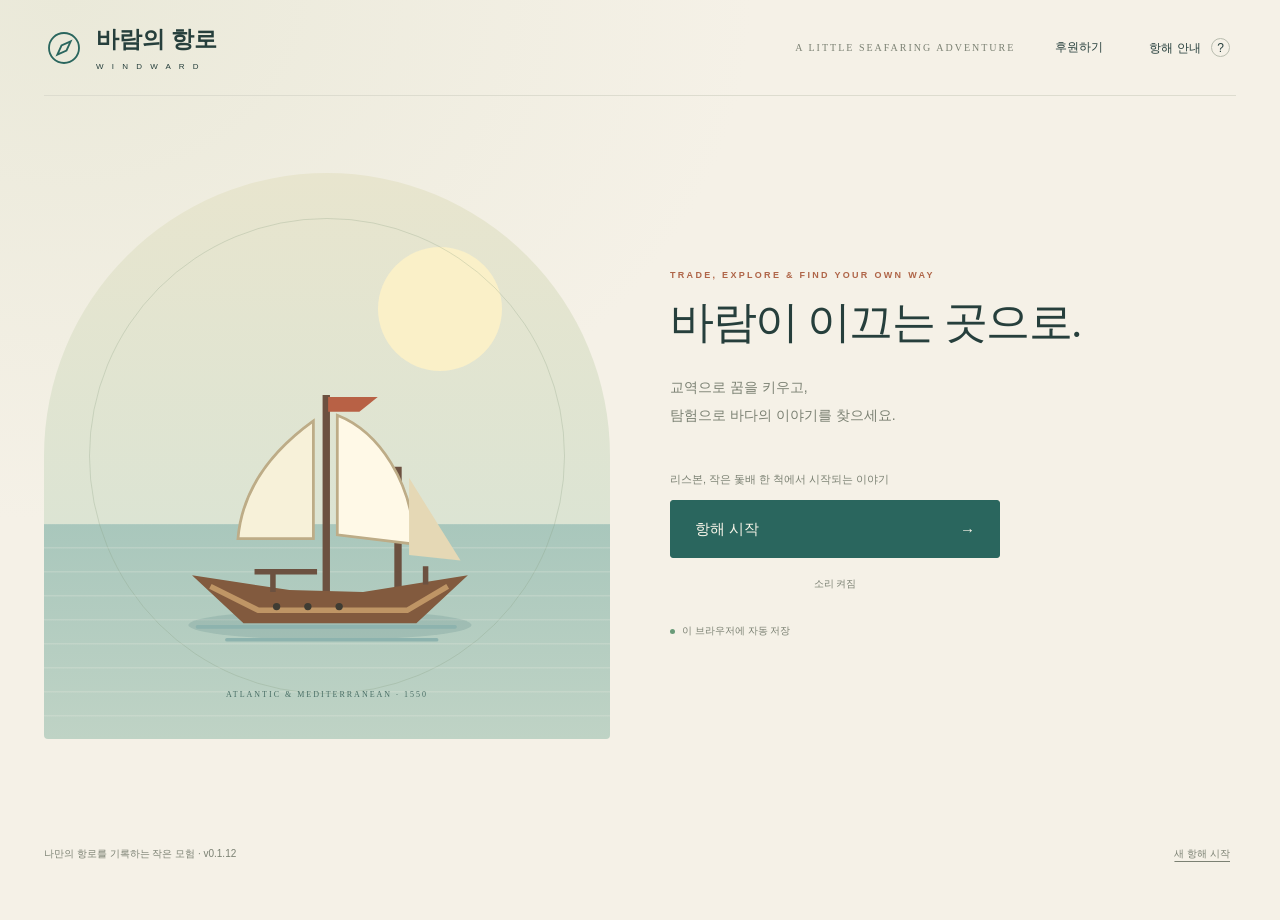
==== commit 4d988f67: "Add ambient sea life and soft time-of-day mood to sailing in 0.1.12 Co-Authored-By: Claude Sonnet 5." ====
--- a/index.html
+++ b/index.html
@@ -4,7 +4,7 @@
   <meta charset="utf-8">
   <meta name="viewport" content="width=device-width, initial-scale=1, viewport-fit=cover">
   <meta name="theme-color" content="#f3eee3">
-  <meta name="application-version" content="0.1.11">
+  <meta name="application-version" content="0.1.12">
   <meta name="description" content="교역으로 꿈을 키우고 탐험으로 이야기를 발견하는 평화로운 모바일 웹 항해 게임.">
   <title>바람의 항로 · Windward</title>
   <script>if (['port', 'sea'].includes(new URLSearchParams(location.search).get('screen'))) document.documentElement.classList.add('page-boot');</script>
@@ -14,8 +14,8 @@
   <script src="engine.js?v=0.1.9" defer></script>
   <script src="sea-ui.js?v=0.1.3" defer></script>
   <script src="voyage-camera.js?v=32" defer></script>
-  <script src="voyage-art.js?v=0.1.11" defer></script>
-  <script src="voyage-ui.js?v=0.1.11" defer></script>
+  <script src="voyage-art.js?v=0.1.12" defer></script>
+  <script src="voyage-ui.js?v=0.1.12" defer></script>
   <script src="audio-config.js?v=0.1.5" defer></script>
   <script src="audio.js?v=0.1.5" defer></script>
   <script src="play-session.js?v=33" defer></script>
@@ -62,7 +62,7 @@
       </section>
     </div>
     <p id="session-notice" class="market-tip" role="status" hidden></p>
-    <div class="entry-bottom"><span>나만의 항로를 기록하는 작은 모험 · v0.1.11</span><button id="reset-button" class="text-button">새 항해 시작</button></div>
+    <div class="entry-bottom"><span>나만의 항로를 기록하는 작은 모험 · v0.1.12</span><button id="reset-button" class="text-button">새 항해 시작</button></div>
   </section>
   <section id="game-screen" aria-label="게임 화면" tabindex="-1" hidden>
     <nav class="play-controls" aria-label="게임 메뉴"><span id="play-mode-label"></span><button type="button" class="text-button" data-sound aria-pressed="true" aria-label="항해 소리 끄기">소리 켜짐</button><button type="button" class="text-button" data-support aria-label="후원하기 (새 탭)">후원하기</button><button class="text-button" data-help>항해 안내</button><button class="text-button" id="return-menu-button">입장 화면</button></nav>
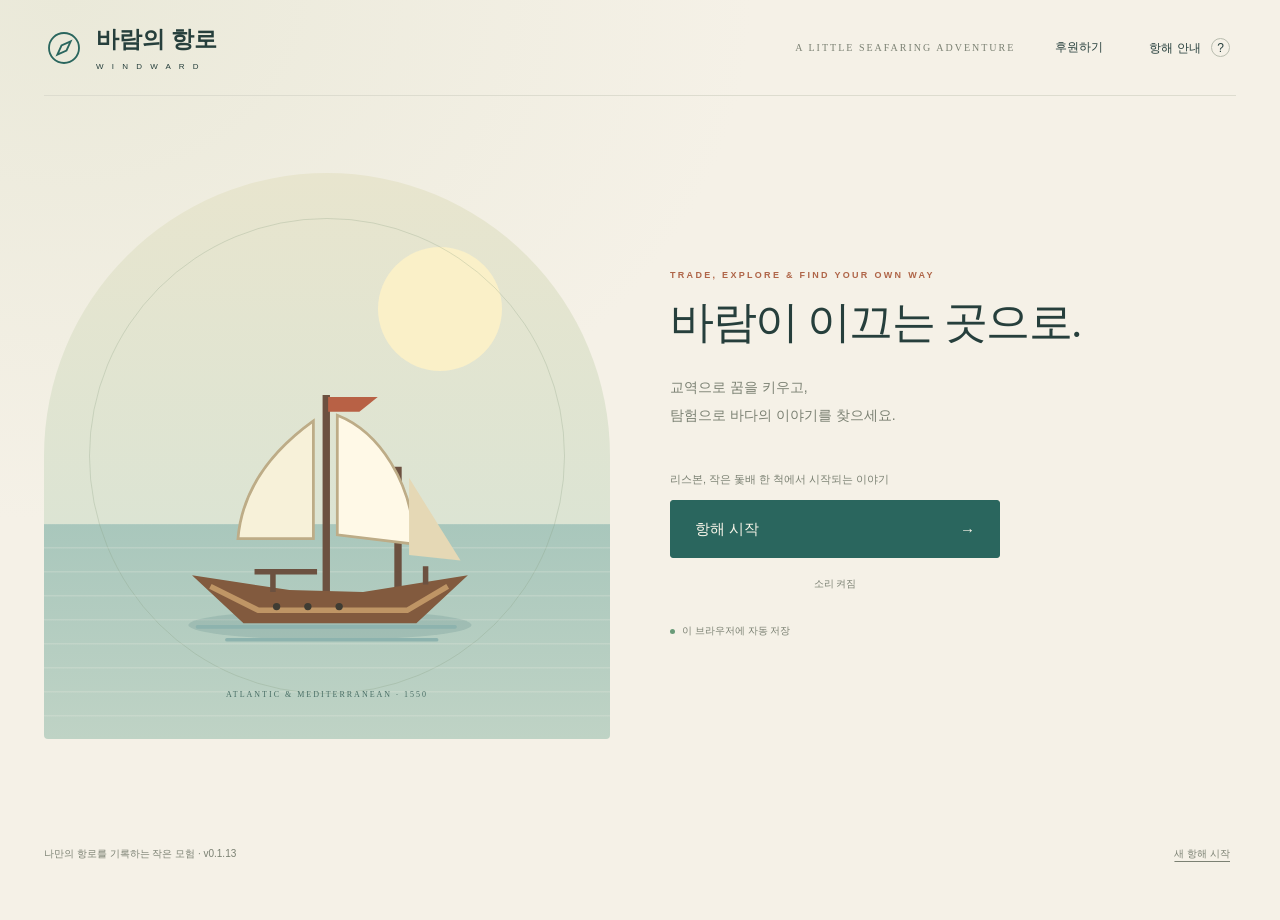
==== commit c97d2729: "Add cute and realistic ship styles for comparison in 0.1.13 Co-Authored-By: Claude Sonnet 5.5 <norep" ====
--- a/index.html
+++ b/index.html
@@ -4,7 +4,7 @@
   <meta charset="utf-8">
   <meta name="viewport" content="width=device-width, initial-scale=1, viewport-fit=cover">
   <meta name="theme-color" content="#f3eee3">
-  <meta name="application-version" content="0.1.12">
+  <meta name="application-version" content="0.1.13">
   <meta name="description" content="교역으로 꿈을 키우고 탐험으로 이야기를 발견하는 평화로운 모바일 웹 항해 게임.">
   <title>바람의 항로 · Windward</title>
   <script>if (['port', 'sea'].includes(new URLSearchParams(location.search).get('screen'))) document.documentElement.classList.add('page-boot');</script>
@@ -14,8 +14,8 @@
   <script src="engine.js?v=0.1.9" defer></script>
   <script src="sea-ui.js?v=0.1.3" defer></script>
   <script src="voyage-camera.js?v=32" defer></script>
-  <script src="voyage-art.js?v=0.1.12" defer></script>
-  <script src="voyage-ui.js?v=0.1.12" defer></script>
+  <script src="voyage-art.js?v=0.1.13" defer></script>
+  <script src="voyage-ui.js?v=0.1.13" defer></script>
   <script src="audio-config.js?v=0.1.5" defer></script>
   <script src="audio.js?v=0.1.5" defer></script>
   <script src="play-session.js?v=33" defer></script>
@@ -62,7 +62,7 @@
       </section>
     </div>
     <p id="session-notice" class="market-tip" role="status" hidden></p>
-    <div class="entry-bottom"><span>나만의 항로를 기록하는 작은 모험 · v0.1.12</span><button id="reset-button" class="text-button">새 항해 시작</button></div>
+    <div class="entry-bottom"><span>나만의 항로를 기록하는 작은 모험 · v0.1.13</span><button id="reset-button" class="text-button">새 항해 시작</button></div>
   </section>
   <section id="game-screen" aria-label="게임 화면" tabindex="-1" hidden>
     <nav class="play-controls" aria-label="게임 메뉴"><span id="play-mode-label"></span><button type="button" class="text-button" data-sound aria-pressed="true" aria-label="항해 소리 끄기">소리 켜짐</button><button type="button" class="text-button" data-support aria-label="후원하기 (새 탭)">후원하기</button><button class="text-button" data-help>항해 안내</button><button class="text-button" id="return-menu-button">입장 화면</button></nav>
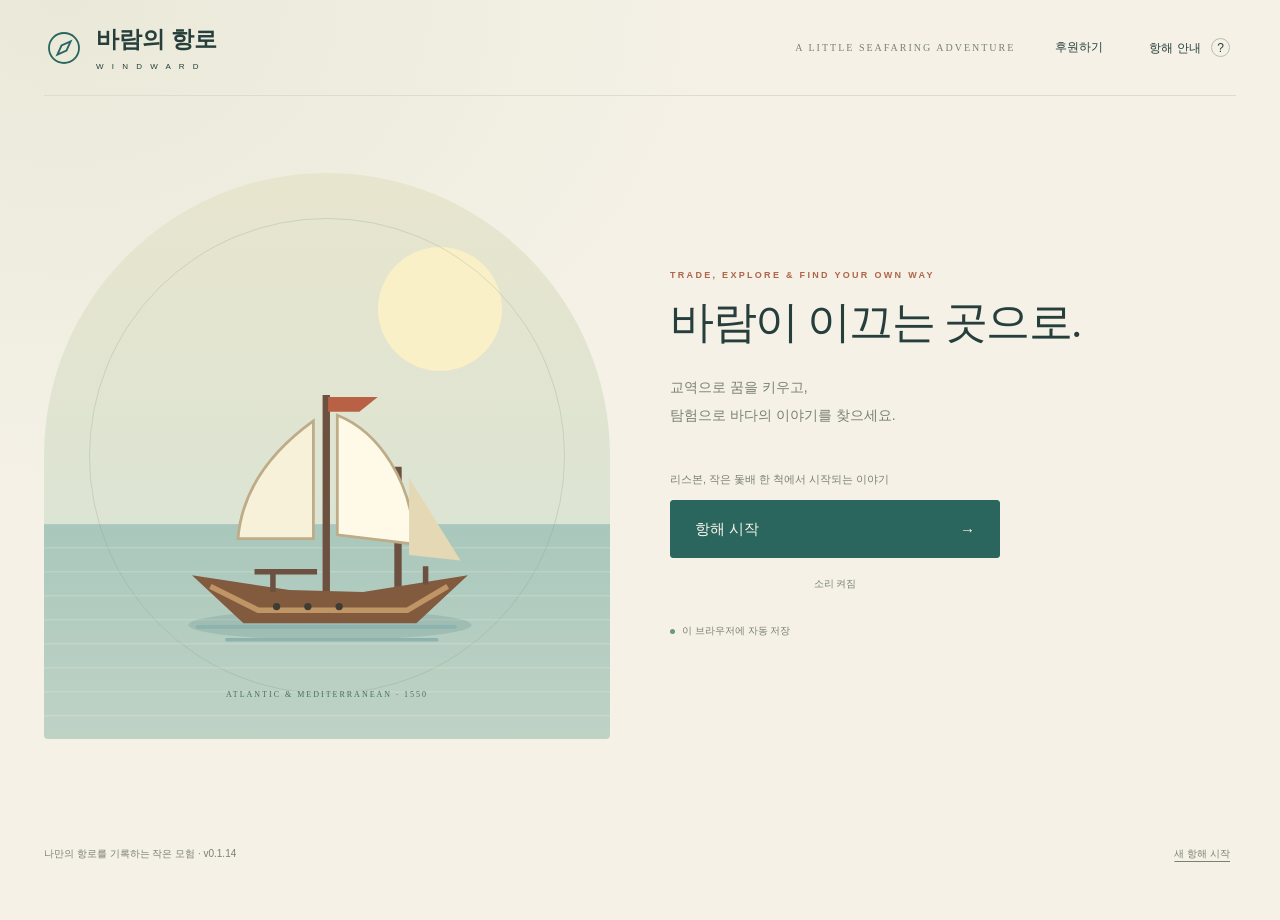
==== commit e010b398: "Add cute and realistic sailing looks with wind-driven sail trim in 0.1.14 Co-Authored-By: Claude Son" ====
--- a/index.html
+++ b/index.html
@@ -4,18 +4,18 @@
   <meta charset="utf-8">
   <meta name="viewport" content="width=device-width, initial-scale=1, viewport-fit=cover">
   <meta name="theme-color" content="#f3eee3">
-  <meta name="application-version" content="0.1.13">
+  <meta name="application-version" content="0.1.14">
   <meta name="description" content="교역으로 꿈을 키우고 탐험으로 이야기를 발견하는 평화로운 모바일 웹 항해 게임.">
   <title>바람의 항로 · Windward</title>
   <script>if (['port', 'sea'].includes(new URLSearchParams(location.search).get('screen'))) document.documentElement.classList.add('page-boot');</script>
-  <link rel="stylesheet" href="style.css?v=0.1.9">
+  <link rel="stylesheet" href="style.css?v=0.1.14">
   <script src="geography.js" defer></script>
   <script src="navigation.js?v=11" defer></script>
   <script src="engine.js?v=0.1.9" defer></script>
   <script src="sea-ui.js?v=0.1.3" defer></script>
   <script src="voyage-camera.js?v=32" defer></script>
-  <script src="voyage-art.js?v=0.1.13" defer></script>
-  <script src="voyage-ui.js?v=0.1.13" defer></script>
+  <script src="voyage-art.js?v=0.1.14" defer></script>
+  <script src="voyage-ui.js?v=0.1.14" defer></script>
   <script src="audio-config.js?v=0.1.5" defer></script>
   <script src="audio.js?v=0.1.5" defer></script>
   <script src="play-session.js?v=33" defer></script>
@@ -62,7 +62,7 @@
       </section>
     </div>
     <p id="session-notice" class="market-tip" role="status" hidden></p>
-    <div class="entry-bottom"><span>나만의 항로를 기록하는 작은 모험 · v0.1.13</span><button id="reset-button" class="text-button">새 항해 시작</button></div>
+    <div class="entry-bottom"><span>나만의 항로를 기록하는 작은 모험 · v0.1.14</span><button id="reset-button" class="text-button">새 항해 시작</button></div>
   </section>
   <section id="game-screen" aria-label="게임 화면" tabindex="-1" hidden>
     <nav class="play-controls" aria-label="게임 메뉴"><span id="play-mode-label"></span><button type="button" class="text-button" data-sound aria-pressed="true" aria-label="항해 소리 끄기">소리 켜짐</button><button type="button" class="text-button" data-support aria-label="후원하기 (새 탭)">후원하기</button><button class="text-button" data-help>항해 안내</button><button class="text-button" id="return-menu-button">입장 화면</button></nav>
@@ -85,7 +85,7 @@
           <div class="voyage-readout"><span id="voyage-motion">정박 중</span><span id="voyage-speed"></span></div>
           <button id="lookout-button" class="secondary lookout-button" aria-haspopup="dialog" aria-controls="sea-atlas-dialog">망원경</button>
         </div>
-        <div class="voyage-controls"><div><p id="voyage-status" role="status">바다를 눌러 방향을 정하세요.</p><p class="hint">클릭·터치한 방향으로 계속 항해 · 해안 앞 자동 정지 · 경로 지정은 해도에서</p></div><button id="voyage-pause" class="secondary" disabled>정지</button></div>
+        <div class="voyage-controls"><div><p id="voyage-status" role="status">바다를 눌러 방향을 정하세요.</p><p class="hint">클릭·터치한 방향으로 계속 항해 · 해안 앞 자동 정지 · 경로 지정은 해도에서</p></div><button id="voyage-look-toggle" class="secondary" aria-pressed="false">화면: 귀여운</button><button id="voyage-pause" class="secondary" disabled>정지</button></div>
         <div id="voyage-arrival" class="arrival-panel" aria-live="polite"></div>
         <details class="helm-help"><summary>조타와 소리 안내</summary><p>기본은 선수 고정 시점입니다. 배의 뱃머리는 화면 위를 향하고 선회하면 지도가 반대로 회전합니다. '시점' 버튼으로 기존 북쪽 고정 화면과 비교할 수 있습니다. 클릭·터치와 방향키는 화면 기준으로 조타하며, 스페이스로 정지·계속합니다. 나침반 바늘과 N 표시는 실제 북쪽, 아래 숫자는 배의 선수 방향입니다. 미니맵과 해도는 항상 북쪽이 위입니다. 가까운 항구 표지를 누르면 접근하며 미확인 항구는 육지를 가로질러 갈 수 없습니다.</p><p>출발할 때 서서히 가속하며 크게 선회하면 감속하고, 직선에서 다시 속도가 붙습니다. 속도 %는 현재 선박의 최고 속도를 기준으로 합니다. 경비는 이동 거리에 따라 계산되며 정지 버튼은 앞으로 조금 흐르며 서서히 멈춥니다.</p><p>풍향은 바람이 불어오는 쪽이며 작은 화살표는 화면에서 바람이 흐르는 쪽입니다. 풍속은 노트(kn)로 표시합니다. 게임 속 날짜·해역에 따라 바람이 서서히 달라지며, 순풍·옆바람·맞바람에 따른 순항 속도는 최고속도의 80~100% 범위입니다. 맞바람에도 이동할 수 있고 자동항해에도 같은 바람이 적용됩니다. 표시된 순항 목표와 실제 속도는 가속·선회·감속 중에 다를 수 있습니다.</p><p>상단 '소리 켜짐/꺼짐'으로 은은한 물살·바람·갈매기·선박·입항 알림음을 조절합니다. '소리 대기'라면 화면을 터치해 주세요. 음량은 기기의 미디어 음량으로 조절하며, 다른 탭이나 입장 화면으로 이동하면 소리가 멈춥니다.</p></details>
       </section>
--- a/style.css
+++ b/style.css
@@ -271,3 +271,20 @@
 @media(max-width:740px){.rumor-card{padding:13px}.rumor-card h3{font-size:20px}.rumor-card button{width:100%}.rumor-card blockquote{padding:9px}}
 @media(max-width:740px){.lookout-button{left:12px;bottom:70px;max-width:calc(100% - 150px);padding:8px 10px;font-size:11px}.sea-atlas-body{padding:16px}.sea-atlas-dialog .goals-header{padding:12px 16px}.sea-atlas-dialog .goals-header h2{font-size:19px}.sea-find h3{font-size:21px}.sea-find-actions button{font-size:12px;flex:1;padding:8px;white-space:nowrap}}
 .goals-content{padding:0 20px 20px}.goals-content .objective{padding-top:24px}.goals-content .adventure-goal{display:block;margin-bottom:0}.goals-content .adventure-goal>.hint{display:block;margin-top:16px}.goals-content .quest-checks{gap:10px 16px}
+
+/* Realistic sailing look: the HUD becomes dark translucent glass over the photographic sea. */
+.voyage-stage[data-look=real]{border-color:#4e7a8c;background:#0b3a52}
+.voyage-stage[data-look=real] .voyage-caption{background:#0a2536c9;border-color:#ffffff26;backdrop-filter:blur(3px)}
+.voyage-stage[data-look=real] .voyage-caption .eyebrow{color:#e5a583}
+.voyage-stage[data-look=real] .voyage-caption h3{color:#f0f6f4}
+.voyage-stage[data-look=real] .voyage-caption>span{color:#9fc4c0}
+.voyage-stage[data-look=real] .voyage-compass{background:#0a2536cc;border-color:#ffffff33;box-shadow:inset 0 0 0 5px #ffffff12}
+.voyage-stage[data-look=real] .voyage-compass>span{color:#e8f1ef}
+.voyage-stage[data-look=real] .voyage-compass i:after{border-top-color:#8fb7ad}
+.voyage-stage[data-look=real] .voyage-instruments>span{color:#e6f0ef;text-shadow:0 1px 3px #021a28}
+.voyage-stage[data-look=real] #voyage-camera-toggle{background:#0a2536d9;border-color:#ffffff33;color:#e6f0ef}
+.voyage-stage[data-look=real] .voyage-minimap{background:#0a2536e0;border-color:#ffffff33;box-shadow:0 3px 16px #021a2855}
+.voyage-stage[data-look=real] .voyage-minimap>span{color:#cfe3e0}
+.voyage-stage[data-look=real] .voyage-port{background:#0a2536d9;border-color:#ffffff33;color:#e6f0ef;box-shadow:0 3px 10px #021a2866}
+.voyage-stage[data-look=real] .lookout-button{background:#0a2536d9;border-color:#ffffff33;color:#e6f0ef}
+.voyage-stage[data-look=real] .voyage-readout{color:#e6f0ef;text-shadow:0 1px 4px #021a28}
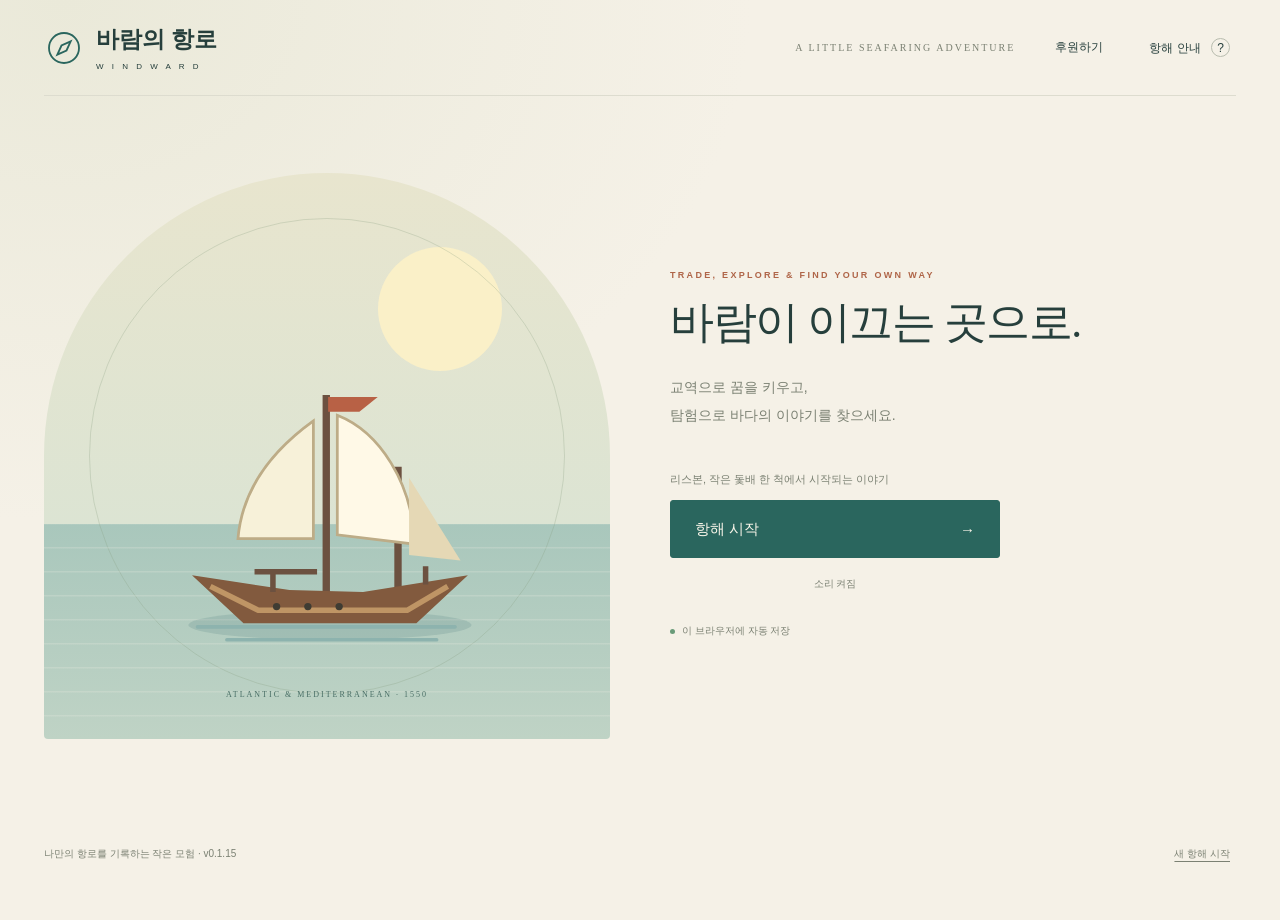
==== commit db937e14: "Link wind to ship speed and sail trim: headwinds slow the ship and back the sails in 0.1.15 Co-Autho" ====
--- a/index.html
+++ b/index.html
@@ -4,18 +4,18 @@
   <meta charset="utf-8">
   <meta name="viewport" content="width=device-width, initial-scale=1, viewport-fit=cover">
   <meta name="theme-color" content="#f3eee3">
-  <meta name="application-version" content="0.1.14">
+  <meta name="application-version" content="0.1.15">
   <meta name="description" content="교역으로 꿈을 키우고 탐험으로 이야기를 발견하는 평화로운 모바일 웹 항해 게임.">
   <title>바람의 항로 · Windward</title>
   <script>if (['port', 'sea'].includes(new URLSearchParams(location.search).get('screen'))) document.documentElement.classList.add('page-boot');</script>
   <link rel="stylesheet" href="style.css?v=0.1.14">
   <script src="geography.js" defer></script>
   <script src="navigation.js?v=11" defer></script>
-  <script src="engine.js?v=0.1.9" defer></script>
+  <script src="engine.js?v=0.1.15" defer></script>
   <script src="sea-ui.js?v=0.1.3" defer></script>
   <script src="voyage-camera.js?v=32" defer></script>
-  <script src="voyage-art.js?v=0.1.14" defer></script>
-  <script src="voyage-ui.js?v=0.1.14" defer></script>
+  <script src="voyage-art.js?v=0.1.15" defer></script>
+  <script src="voyage-ui.js?v=0.1.15" defer></script>
   <script src="audio-config.js?v=0.1.5" defer></script>
   <script src="audio.js?v=0.1.5" defer></script>
   <script src="play-session.js?v=33" defer></script>
@@ -62,7 +62,7 @@
       </section>
     </div>
     <p id="session-notice" class="market-tip" role="status" hidden></p>
-    <div class="entry-bottom"><span>나만의 항로를 기록하는 작은 모험 · v0.1.14</span><button id="reset-button" class="text-button">새 항해 시작</button></div>
+    <div class="entry-bottom"><span>나만의 항로를 기록하는 작은 모험 · v0.1.15</span><button id="reset-button" class="text-button">새 항해 시작</button></div>
   </section>
   <section id="game-screen" aria-label="게임 화면" tabindex="-1" hidden>
     <nav class="play-controls" aria-label="게임 메뉴"><span id="play-mode-label"></span><button type="button" class="text-button" data-sound aria-pressed="true" aria-label="항해 소리 끄기">소리 켜짐</button><button type="button" class="text-button" data-support aria-label="후원하기 (새 탭)">후원하기</button><button class="text-button" data-help>항해 안내</button><button class="text-button" id="return-menu-button">입장 화면</button></nav>
